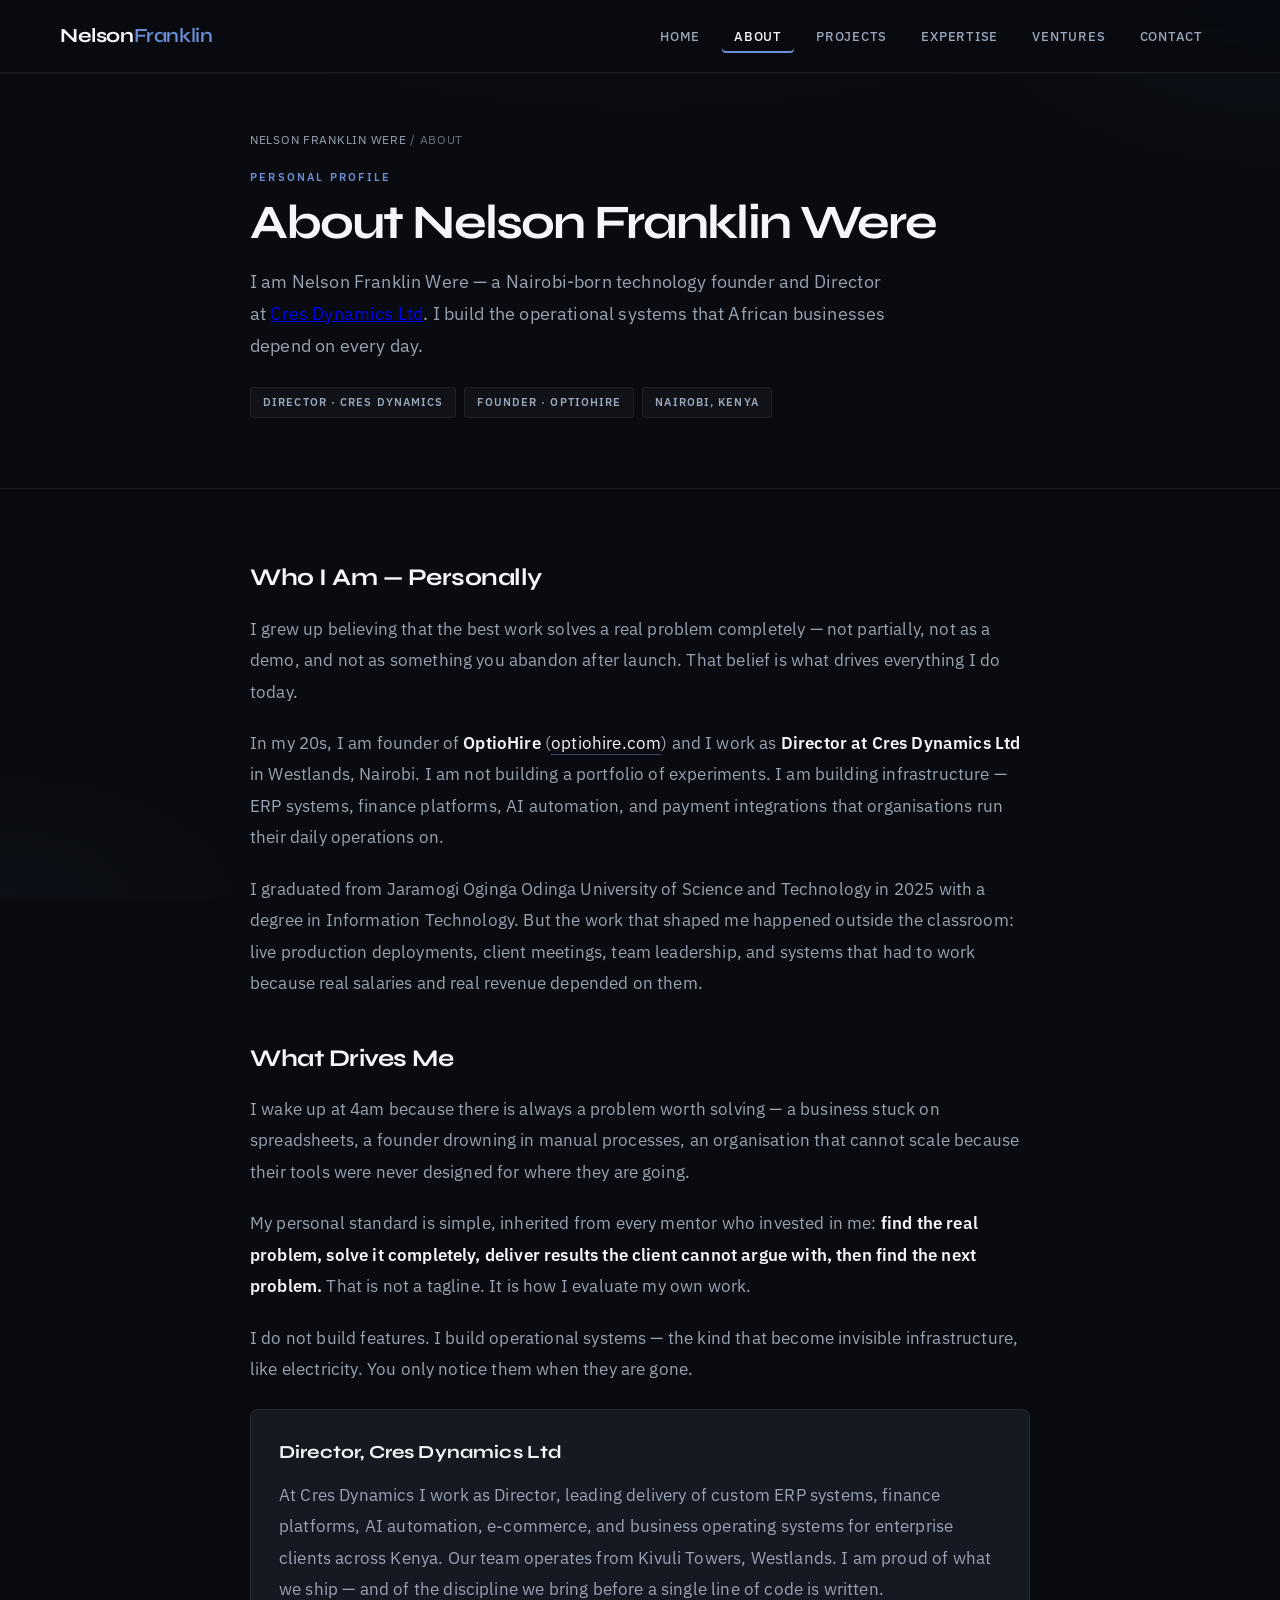
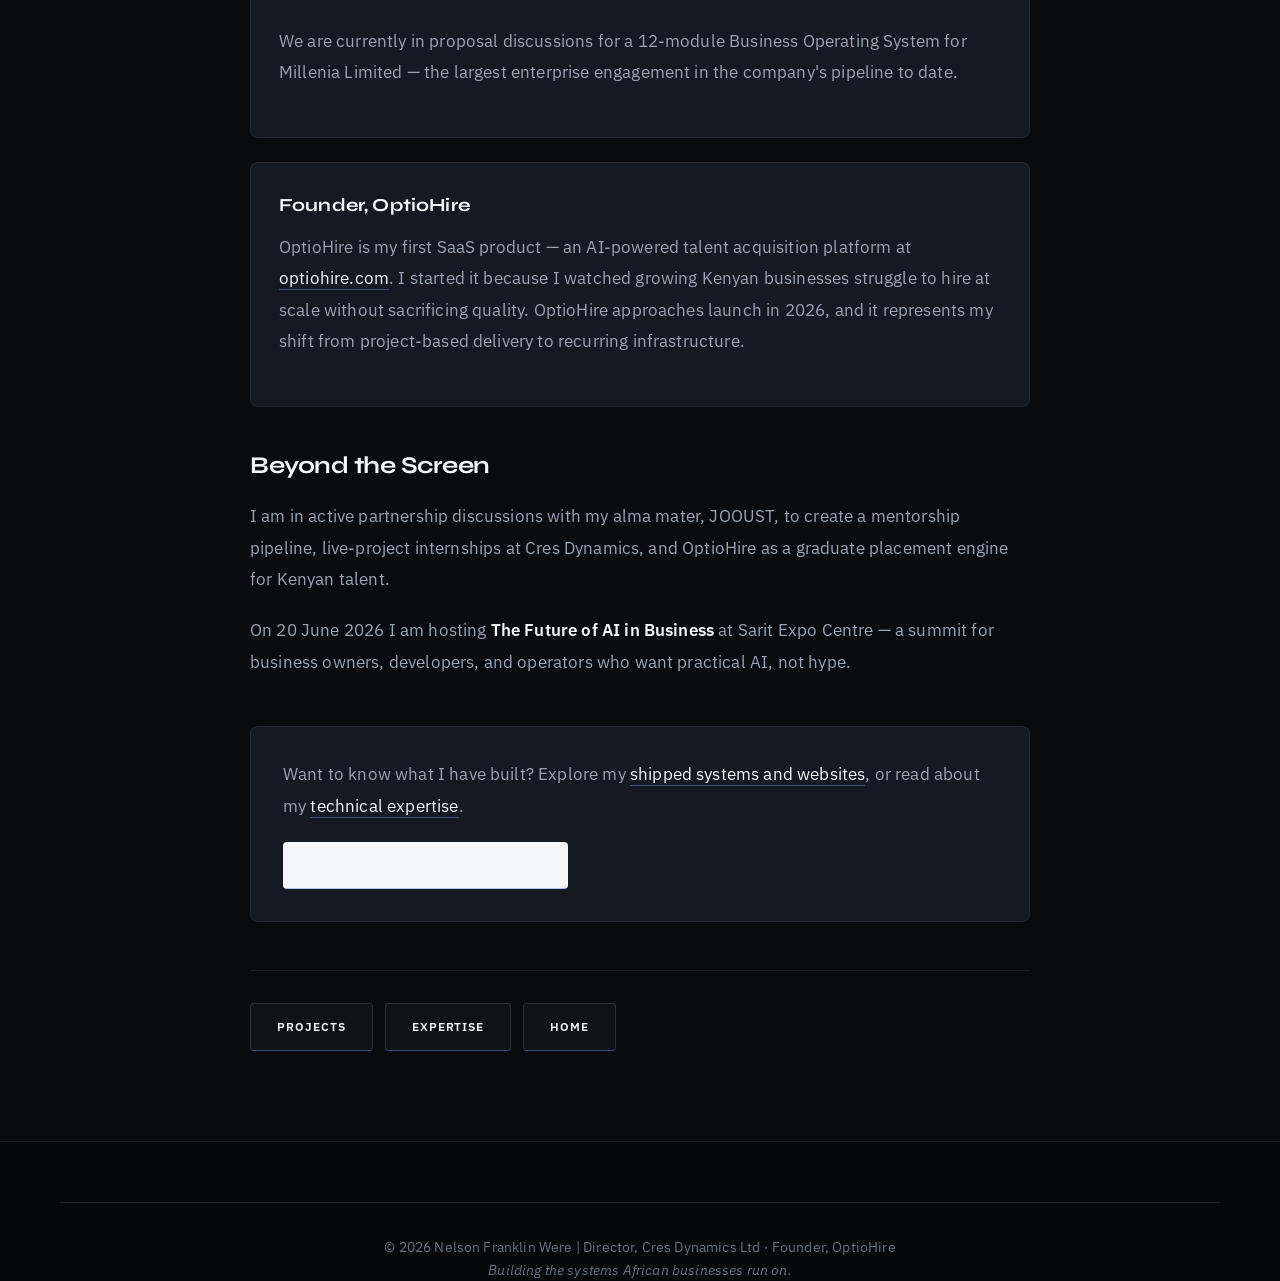
==== about.html @ f518ae26 "Add SEO pages and refresh portfolio for Nelson Franklin Were. Dedicated about, projects, and experti" ====
<!DOCTYPE html>
<html lang="en">
<head>
    <meta charset="UTF-8">
    <meta name="viewport" content="width=device-width, initial-scale=1.0">
    <title>About Nelson Franklin Were | Founder, Director Cres Dynamics | Nairobi Kenya</title>
    <meta name="description" content="Meet Nelson Franklin Were — technology founder and Director at Cres Dynamics Ltd, Nairobi. Personal story, leadership philosophy, OptioHire, and building production systems for African businesses.">
    <meta name="keywords" content="Nelson Franklin Were, about Nelson Franklin Were, Nelson Franklin Were Nairobi, Director Cres Dynamics, Nelson Franklin Were biography, Nelson Ochieng Were, OptioHire founder, technology executive Kenya">
    <meta name="author" content="Nelson Franklin Were">
    <link rel="canonical" href="https://nelson.strivego.online/about.html">
    <meta property="og:title" content="About Nelson Franklin Were | Founder & Director">
    <meta property="og:description" content="The personal story of Nelson Franklin Were — founder, director, and systems builder in Nairobi, Kenya.">
    <meta property="og:url" content="https://nelson.strivego.online/about.html">
    <meta property="og:image" content="https://nelson.strivego.online/Profile.jpg">
    <meta property="og:type" content="profile">
    <meta name="twitter:card" content="summary_large_image">
    <meta name="twitter:title" content="About Nelson Franklin Were">
    <meta name="twitter:description" content="Founder of OptioHire. Director at Cres Dynamics Ltd. Building the systems African businesses run on.">
    <link rel="preconnect" href="https://fonts.googleapis.com">
    <link rel="preconnect" href="https://fonts.gstatic.com" crossorigin>
    <link href="https://fonts.googleapis.com/css2?family=IBM+Plex+Sans:wght@400;500;600&family=Syne:wght@600;700;800&display=swap" rel="stylesheet">
    <link rel="stylesheet" href="style.css">
    <link rel="stylesheet" href="executive-theme.css">
    <link rel="stylesheet" href="pages.css">
    <link rel="stylesheet" href="https://cdnjs.cloudflare.com/ajax/libs/font-awesome/6.4.0/css/all.min.css">
    <script type="application/ld+json">
    {
      "@context": "https://schema.org",
      "@type": "ProfilePage",
      "name": "About Nelson Franklin Were",
      "url": "https://nelson.strivego.online/about.html",
      "mainEntity": {
        "@type": "Person",
        "name": "Nelson Franklin Were",
        "alternateName": "Nelson Ochieng Were",
        "jobTitle": "Founder and Director",
        "description": "Nelson Franklin Were is a Nairobi-based technology founder and Director at Cres Dynamics Ltd.",
        "url": "https://nelson.strivego.online",
        "image": "https://nelson.strivego.online/Profile.jpg",
        "worksFor": {
          "@type": "Organization",
          "name": "Cres Dynamics Ltd",
          "url": "https://cresdynamics.com"
        }
      },
      "breadcrumb": {
        "@type": "BreadcrumbList",
        "itemListElement": [
          { "@type": "ListItem", "position": 1, "name": "Nelson Franklin Were", "item": "https://nelson.strivego.online/" },
          { "@type": "ListItem", "position": 2, "name": "About", "item": "https://nelson.strivego.online/about.html" }
        ]
      }
    }
    </script>
</head>
<body class="executive-theme">
    <header class="header">
        <div class="container">
            <a href="index.html" class="logo">Nelson<span>Franklin</span></a>
            <nav class="navbar">
                <ul class="nav-list">
                    <li><a href="index.html" class="nav-link">Home</a></li>
                    <li><a href="about.html" class="nav-link current">About</a></li>
                    <li><a href="projects.html" class="nav-link">Projects</a></li>
                    <li><a href="expertise.html" class="nav-link">Expertise</a></li>
                    <li><a href="index.html#ventures" class="nav-link">Ventures</a></li>
                    <li><a href="index.html#contact" class="nav-link">Contact</a></li>
                </ul>
                <div class="menu-toggle" aria-label="Toggle navigation menu">
                    <span class="bar"></span><span class="bar"></span><span class="bar"></span>
                </div>
            </nav>
        </div>
    </header>

    <main>
        <section class="page-hero">
            <div class="container">
                <nav class="breadcrumb" aria-label="Breadcrumb">
                    <a href="index.html">Nelson Franklin Were</a> / About
                </nav>
                <span class="section-eyebrow">Personal Profile</span>
                <h1>About Nelson Franklin Were</h1>
                <p class="page-lead">I am Nelson Franklin Were — a Nairobi-born technology founder and Director at <a href="https://cresdynamics.com" target="_blank" rel="noopener noreferrer">Cres Dynamics Ltd</a>. I build the operational systems that African businesses depend on every day.</p>
                <div class="page-tags">
                    <span class="page-tag">Director · Cres Dynamics</span>
                    <span class="page-tag">Founder · OptioHire</span>
                    <span class="page-tag">Nairobi, Kenya</span>
                </div>
            </div>
        </section>

        <section class="page-body">
            <div class="container">
                <h2>Who I Am — Personally</h2>
                <p>I grew up believing that the best work solves a real problem completely — not partially, not as a demo, and not as something you abandon after launch. That belief is what drives everything I do today.</p>
                <p>In my 20s, I am founder of <strong>OptioHire</strong> (<a href="https://optiohire.com" target="_blank" rel="noopener noreferrer">optiohire.com</a>) and I work as <strong>Director at Cres Dynamics Ltd</strong> in Westlands, Nairobi. I am not building a portfolio of experiments. I am building infrastructure — ERP systems, finance platforms, AI automation, and payment integrations that organisations run their daily operations on.</p>
                <p>I graduated from Jaramogi Oginga Odinga University of Science and Technology in 2025 with a degree in Information Technology. But the work that shaped me happened outside the classroom: live production deployments, client meetings, team leadership, and systems that had to work because real salaries and real revenue depended on them.</p>

                <h2>What Drives Me</h2>
                <p>I wake up at 4am because there is always a problem worth solving — a business stuck on spreadsheets, a founder drowning in manual processes, an organisation that cannot scale because their tools were never designed for where they are going.</p>
                <p>My personal standard is simple, inherited from every mentor who invested in me: <strong>find the real problem, solve it completely, deliver results the client cannot argue with, then find the next problem.</strong> That is not a tagline. It is how I evaluate my own work.</p>
                <p>I do not build features. I build operational systems — the kind that become invisible infrastructure, like electricity. You only notice them when they are gone.</p>

                <div class="page-card">
                    <h3>Director, Cres Dynamics Ltd</h3>
                    <p>At Cres Dynamics I work as Director, leading delivery of custom ERP systems, finance platforms, AI automation, e-commerce, and business operating systems for enterprise clients across Kenya. Our team operates from Kivuli Towers, Westlands. I am proud of what we ship — and of the discipline we bring before a single line of code is written.</p>
                    <p>We are currently in proposal discussions for a 12-module Business Operating System for Millenia Limited — the largest enterprise engagement in the company's pipeline to date.</p>
                </div>

                <div class="page-card">
                    <h3>Founder, OptioHire</h3>
                    <p>OptioHire is my first SaaS product — an AI-powered talent acquisition platform at <a href="https://optiohire.com" target="_blank" rel="noopener noreferrer">optiohire.com</a>. I started it because I watched growing Kenyan businesses struggle to hire at scale without sacrificing quality. OptioHire approaches launch in 2026, and it represents my shift from project-based delivery to recurring infrastructure.</p>
                </div>

                <h2>Beyond the Screen</h2>
                <p>I am in active partnership discussions with my alma mater, JOOUST, to create a mentorship pipeline, live-project internships at Cres Dynamics, and OptioHire as a graduate placement engine for Kenyan talent.</p>
                <p>On 20 June 2026 I am hosting <strong>The Future of AI in Business</strong> at Sarit Expo Centre — a summit for business owners, developers, and operators who want practical AI, not hype.</p>

                <div class="page-cta">
                    <p>Want to know what I have built? Explore my <a href="projects.html">shipped systems and websites</a>, or read about my <a href="expertise.html">technical expertise</a>.</p>
                    <a href="index.html#contact" class="btn btn-primary">Contact Nelson Franklin Were</a>
                </div>

                <nav class="page-nav-links" aria-label="Related pages">
                    <a href="projects.html" class="btn btn-secondary">Projects</a>
                    <a href="expertise.html" class="btn btn-secondary">Expertise</a>
                    <a href="index.html" class="btn btn-secondary">Home</a>
                </nav>
            </div>
        </section>
    </main>

    <footer class="footer">
        <div class="container">
            <div class="footer-bottom" style="padding-top: 2rem;">
                <p class="copyright">© <span id="year"></span> Nelson Franklin Were | Director, Cres Dynamics Ltd · Founder, OptioHire</p>
                <p class="copyright"><em>Building the systems African businesses run on.</em></p>
            </div>
        </div>
    </footer>
    <script src="script.js"></script>
</body>
</html>
---- style.css ----
/* Base Styles — professional dark palette (refined by executive-theme.css) */
:root {
    --primary-color: #6b8fd4;
    --secondary-color: #9aa8bc;
    --accent-color: #6b8fd4;
    --dark-color: #eef1f6;
    --light-color: #0e1117;
    --card-bg: #151922;
    --danger-color: #e55353;
    --success-color: #3d9a6a;
    --warning-color: #c9a227;
    --white: #f4f6f9;
    --black: #090b10;
    --gray: #9aa3b2;
    --dark-gray: #6b7280;
    --light-gray: #1c2230;
    --shadow: 0 20px 50px rgba(0, 0, 0, 0.35);
    --transition: all 0.25s cubic-bezier(0.4, 0, 0.2, 1);
}

/* Exit Intent Popup Styles */
.exit-intent-popup {
    position: fixed;
    top: 0;
    left: 0;
    width: 100%;
    height: 100%;
    background: rgba(0, 0, 0, 0.8);
    backdrop-filter: blur(5px);
    display: flex;
    align-items: center;
    justify-content: center;
    z-index: 10000;
    animation: fadeIn 0.3s ease-out;
}

.exit-popup-content {
    background: linear-gradient(135deg, var(--card-bg), var(--light-color));
    border-radius: 20px;
    padding: 40px;
    max-width: 500px;
    width: 90%;
    text-align: center;
    box-shadow: 0 20px 60px rgba(0, 0, 0, 0.3);
    border: 1px solid rgba(0, 212, 255, 0.2);
    animation: slideUp 0.4s ease-out;
    position: relative;
    overflow: hidden;
}

.exit-popup-content::before {
    content: '';
    position: absolute;
    top: 0;
    left: 0;
    right: 0;
    height: 4px;
    background: linear-gradient(90deg, var(--primary-color), var(--accent-color));
}

.exit-popup-header {
    margin-bottom: 20px;
    position: relative;
}

.exit-popup-header h3 {
    color: var(--white);
    font-size: 1.8rem;
    font-weight: 700;
    margin: 0;
    background: linear-gradient(135deg, var(--primary-color), var(--accent-color));
    -webkit-background-clip: text;
    -webkit-text-fill-color: transparent;
    background-clip: text;
}

.exit-popup-close {
    position: absolute;
    top: -10px;
    right: -10px;
    background: var(--danger-color);
    color: var(--white);
    border: none;
    border-radius: 50%;
    width: 30px;
    height: 30px;
    font-size: 1.2rem;
    cursor: pointer;
    display: flex;
    align-items: center;
    justify-content: center;
    transition: var(--transition);
}

.exit-popup-close:hover {
    background: #ff3742;
    transform: scale(1.1);
}

.exit-popup-body p {
    color: var(--gray);
    font-size: 1.1rem;
    line-height: 1.6;
    margin-bottom: 15px;
}

.exit-popup-buttons {
    display: flex;
    gap: 15px;
    margin-top: 30px;
    flex-wrap: wrap;
    justify-content: center;
}

.exit-popup-buttons .btn {
    flex: 1;
    min-width: 150px;
    padding: 12px 24px;
    border-radius: 50px;
    font-weight: 600;
    text-decoration: none;
    transition: var(--transition);
    border: none;
    cursor: pointer;
    display: inline-flex;
    align-items: center;
    justify-content: center;
    gap: 8px;
}

.exit-stay-btn {
    background: linear-gradient(135deg, var(--primary-color), var(--accent-color));
    color: var(--white);
}

.exit-stay-btn:hover {
    transform: translateY(-2px);
    box-shadow: 0 10px 30px rgba(0, 212, 255, 0.3);
}

.exit-contact-btn {
    background: transparent;
    color: var(--primary-color);
    border: 2px solid var(--primary-color);
}

.exit-contact-btn:hover {
    background: var(--primary-color);
    color: var(--white);
    transform: translateY(-2px);
}

/* Analytics Debug Panel (only shown in debug mode) */
.analytics-debug-panel {
    position: fixed;
    bottom: 20px;
    right: 20px;
    background: rgba(0, 0, 0, 0.9);
    color: var(--white);
    padding: 15px;
    border-radius: 10px;
    font-family: 'Courier New', monospace;
    font-size: 12px;
    max-width: 300px;
    z-index: 9999;
    display: none;
}

.analytics-debug-panel.show {
    display: block;
}

.analytics-debug-panel h4 {
    margin: 0 0 10px 0;
    color: var(--primary-color);
}

.analytics-debug-panel .debug-item {
    margin-bottom: 5px;
    display: flex;
    justify-content: space-between;
}

.analytics-debug-panel .debug-label {
    color: var(--gray);
}

.analytics-debug-panel .debug-value {
    color: var(--accent-color);
    font-weight: bold;
}

/* Animations */
@keyframes fadeIn {
    from { opacity: 0; }
    to { opacity: 1; }
}

@keyframes slideUp {
    from {
        opacity: 0;
        transform: translateY(50px) scale(0.9);
    }
    to {
        opacity: 1;
        transform: translateY(0) scale(1);
    }
}

/* Responsive Design for Exit Intent Popup */
@media (max-width: 768px) {
    .exit-popup-content {
        padding: 30px 20px;
        margin: 20px;
    }
    
    .exit-popup-header h3 {
        font-size: 1.5rem;
    }
    
    .exit-popup-buttons {
        flex-direction: column;
    }
    
    .exit-popup-buttons .btn {
        min-width: auto;
        width: 100%;
    }
}

/* Loading Screen */
.loading-screen {
    position: fixed;
    top: 0;
    left: 0;
    width: 100%;
    height: 100%;
    background: var(--black);
    display: flex;
    align-items: center;
    justify-content: center;
    z-index: 10000;
    transition: opacity 0.5s ease, visibility 0.5s ease;
}

.loading-screen.hidden {
    opacity: 0;
    visibility: hidden;
}

.loading-content {
    text-align: center;
    color: var(--white);
}

.loading-logo {
    margin-bottom: 30px;
}

.logo-text {
    font-size: 3rem;
    font-weight: 700;
    color: var(--white);
}

.logo-dot {
    color: #fbbf24;
}

.loading-spinner {
    margin-bottom: 20px;
}

.spinner {
    width: 60px;
    height: 60px;
    border: 4px solid rgba(255, 255, 255, 0.3);
    border-top: 4px solid var(--white);
    border-radius: 50%;
    animation: spin 1s linear infinite;
    margin: 0 auto;
}

.loading-text {
    font-size: 1.1rem;
    font-weight: 500;
    opacity: 0.9;
    animation: pulse 2s infinite;
}

@keyframes spin {
    0% { transform: rotate(0deg); }
    100% { transform: rotate(360deg); }
}

[data-theme="dark"] {
    --primary-color: #3b82f6;
    --secondary-color: #10b981;
    --dark-color: #f8fafc;
    --light-color: #1e293b;
    --white: #1e293b;
    --black: #f8fafc;
    --gray: #94a3b8;
    --dark-gray: #cbd5e1;
    --light-gray: #334155;
    --shadow: 0 5px 15px rgba(0, 0, 0, 0.3);
}

* {
    margin: 0;
    padding: 0;
    box-sizing: border-box;
}

html {
    scroll-behavior: smooth;
}

body {
    font-family: 'Inter', -apple-system, BlinkMacSystemFont, 'Segoe UI', Roboto, Oxygen, Ubuntu, Cantarell, sans-serif;
    line-height: 1.6;
    color: var(--gray);
    background-color: var(--black);
    transition: var(--transition);
    min-height: 100vh;
}

.container {
    width: 100%;
    max-width: 1200px;
    margin: 0 auto;
    padding: 0 20px;
}

section {
    padding: 80px 0;
}

.section-title {
    text-align: center;
    margin-bottom: 50px;
    font-size: 2.5rem;
    color: var(--white);
    position: relative;
}

.section-title::after {
    content: '';
    position: absolute;
    bottom: -15px;
    left: 50%;
    transform: translateX(-50%);
    width: 80px;
    height: 4px;
    background-color: var(--secondary-color);
    border-radius: 2px;
}

.btn {
    display: inline-block;
    padding: 8px 20px;
    border-radius: 20px;
    font-weight: 600;
    text-transform: capitalize;
    text-decoration: none;
    transition: var(--transition);
    border: none;
    cursor: pointer;
    font-size: 0.9rem;
}

.btn-primary {
    background-color: var(--primary-color);
    color: var(--white);
}

.btn-primary:hover {
    background-color: #1d4ed8;
    transform: translateY(-3px);
    box-shadow: var(--shadow);
}

.btn-secondary {
    background-color: transparent;
    color: var(--primary-color);
    border: 2px solid var(--primary-color);
    margin-left: 0;
}

.btn-secondary:hover {
    background-color: var(--primary-color);
    color: var(--white);
    transform: translateY(-3px);
    box-shadow: var(--shadow);
}

.btn-cv {
    background-color: var(--success-color);
    color: var(--white);
    margin-left: 0;
    display: inline-flex;
    align-items: center;
    gap: 6px;
}

.btn-cv:hover {
    background-color: #059669;
    transform: translateY(-3px);
    box-shadow: var(--shadow);
}

.btn-cv i {
    font-size: 0.8rem;
}

/* Hero buttons specific styling */
.hero-btns .btn {
    min-width: 120px;
    text-align: center;
    white-space: nowrap;
}

.hero-btns .btn i {
    font-size: 0.8rem;
    margin-right: 4px;
}

img {
    max-width: 100%;
    height: auto;
}

/* Header Styles */
.header {
    position: fixed;
    top: 0;
    left: 0;
    width: 100%;
    z-index: 1000;
    background-color: var(--white);
    box-shadow: 0 2px 10px rgba(0, 0, 0, 0.1);
    transition: var(--transition);
}

.header.scrolled {
    background-color: var(--white);
    box-shadow: 0 5px 20px rgba(0, 0, 0, 0.1);
}

.header .container {
    display: flex;
    justify-content: space-between;
    align-items: center;
    padding: 20px;
}

.logo {
    font-size: 1.8rem;
    font-weight: 700;
    color: var(--dark-color);
    text-decoration: none;
}

.logo span {
    color: var(--primary-color);
}

.navbar {
    display: flex;
    align-items: center;
}

.nav-list {
    display: flex;
    list-style: none;
}

.nav-link {
    color: var(--dark-color);
    text-decoration: none;
    font-weight: 600;
    padding: 10px 15px;
    margin: 0 5px;
    transition: var(--transition);
    border-radius: 5px;
}

.nav-link:hover, .nav-link.active {
    color: var(--white);
    background-color: var(--primary-color);
}

.theme-toggle {
    position: relative;
    width: 60px;
    height: 30px;
    background-color: var(--light-gray);
    border-radius: 15px;
    margin-left: 20px;
    cursor: pointer;
    display: none; /* Disabled theme toggle */
    justify-content: space-between;
    align-items: center;
    padding: 0 10px;
}

.theme-toggle i {
    color: var(--dark-color);
    font-size: 14px;
}

.theme-toggle .fa-sun {
    opacity: 0;
}

[data-theme="dark"] .theme-toggle .fa-sun {
    opacity: 1;
}

[data-theme="dark"] .theme-toggle .fa-moon {
    opacity: 0;
}

/* Modern Enhanced Hamburger Menu */
.menu-toggle {
    display: none;
    flex-direction: column;
    justify-content: space-around;
    width: 35px;
    height: 25px;
    cursor: pointer;
    margin-left: 20px;
    z-index: 1001;
    padding: 8px;
    border-radius: 8px;
    transition: all 0.3s ease;
    position: relative;
    background-color: transparent;
}

/* Force show hamburger menu on tablet and mobile */
@media (max-width: 1024px) {
    .menu-toggle {
        display: flex !important;
    }
}

.menu-toggle:hover {
    background-color: rgba(0, 212, 255, 0.1);
    transform: scale(1.05);
}

/* Make hamburger menu more visible */
@media (max-width: 1024px) {
    .menu-toggle {
        background-color: rgba(0, 212, 255, 0.1) !important;
        border: 2px solid var(--primary-color) !important;
        box-shadow: 0 2px 8px rgba(0, 212, 255, 0.3) !important;
    }
    
    .menu-toggle .bar {
        background-color: var(--primary-color) !important;
        box-shadow: 0 1px 3px rgba(0, 0, 0, 0.2) !important;
        height: 4px !important;
    }
}

.menu-toggle .bar {
    width: 100%;
    height: 3px;
    background-color: var(--dark-color);
    transition: all 0.4s cubic-bezier(0.68, -0.55, 0.265, 1.55);
    border-radius: 2px;
    transform-origin: center;
    position: relative;
}

/* Enhanced Hamburger to X animation */
.menu-toggle.active .bar:nth-child(1) {
    transform: rotate(45deg) translate(8px, 8px);
    background-color: var(--primary-color);
}

.menu-toggle.active .bar:nth-child(2) {
    opacity: 0;
    transform: scaleX(0);
}

.menu-toggle.active .bar:nth-child(3) {
    transform: rotate(-45deg) translate(8px, -8px);
    background-color: var(--primary-color);
}

/* Ripple effect on click */
.menu-toggle::before {
    content: '';
    position: absolute;
    top: 50%;
    left: 50%;
    width: 0;
    height: 0;
    background-color: rgba(0, 212, 255, 0.2);
    border-radius: 50%;
    transform: translate(-50%, -50%);
    transition: width 0.6s ease, height 0.6s ease;
    pointer-events: none;
}

.menu-toggle.active::before {
    width: 60px;
    height: 60px;
}

/* Ripple effect for menu toggle */
.menu-toggle .ripple {
    position: absolute;
    border-radius: 50%;
    background-color: rgba(0, 212, 255, 0.3);
    transform: scale(0);
    animation: ripple-animation 0.6s ease-out;
    pointer-events: none;
}

@keyframes ripple-animation {
    0% {
        transform: scale(0);
        opacity: 1;
    }
    100% {
        transform: scale(4);
        opacity: 0;
    }
}

/* Hero Section */
.hero {
    padding-top: 100px;
    background: transparent;
    position: relative;
    overflow: hidden;
    min-height: 100vh;
    display: flex;
    align-items: center;
}

.hero::before {
    content: '';
    position: absolute;
    top: 0;
    left: 0;
    right: 0;
    bottom: 0;
    background: transparent;
    z-index: 1;
}

.particles-container {
    position: absolute;
    top: 0;
    left: 0;
    width: 100%;
    height: 100%;
    z-index: 1;
}

.hero .container {
    position: relative;
    z-index: 2;
}

.hero .container {
    display: flex;
    align-items: center;
    justify-content: space-between;
    flex-wrap: wrap;
    gap: 40px;
}

.hero-content {
    flex: 1;
    min-width: 300px;
    padding-right: 30px;
    animation: slideInLeft 1s ease-out;
}

.hero-greeting {
    margin-bottom: 10px;
}

.greeting-text {
    font-size: 1.2rem;
    color: var(--primary-color);
    font-weight: 600;
    opacity: 0;
    animation: fadeInUp 1s ease-out 0.5s both;
}

.hero-subtitle {
    font-size: 1.25rem;
    font-weight: 600;
    color: var(--secondary-color);
    margin: -10px 0 16px;
    letter-spacing: 0.02em;
    animation: fadeInUp 1s ease-out 0.6s both;
}

.hero-title {
    font-size: 3.5rem;
    margin-bottom: 20px;
    line-height: 1.2;
    color: var(--dark-color);
    font-weight: 700;
}

.name-highlight {
    color: var(--primary-color);
    display: block;
    animation: slideInLeft 1s ease-out 0.3s both;
}

.typing-text {
    color: var(--secondary-color);
    display: block;
    font-size: 2.5rem;
    font-weight: 400;
    margin-top: 10px;
    min-height: 60px;
}

.typing-text::after {
    content: '|';
    animation: blink 1s infinite;
    color: var(--primary-color);
}

.hero-text {
    font-size: 1.2rem;
    margin-bottom: 40px;
    color: var(--gray);
    line-height: 1.6;
    animation: fadeInUp 1s ease-out 0.8s both;
}

.hero-stats {
    display: flex;
    gap: 40px;
    margin-bottom: 40px;
    animation: fadeInUp 1s ease-out 1.1s both;
}

.stat-item {
    text-align: center;
}

.stat-number {
    display: block;
    font-size: 2.5rem;
    font-weight: 700;
    color: var(--primary-color);
    line-height: 1;
}

.stat-label {
    font-size: 0.9rem;
    color: var(--gray);
    font-weight: 500;
    text-transform: uppercase;
    letter-spacing: 1px;
}

.hero-btns {
    display: flex;
    align-items: center;
    justify-content: center;
    gap: 15px;
    margin-bottom: 40px;
    animation: fadeInUp 1s ease-out 1.4s both;
    flex-wrap: wrap;
}

.hero-social {
    display: flex;
    gap: 20px;
    margin-bottom: 30px;
    animation: fadeInUp 1s ease-out 1.7s both;
}

.trust-indicators {
    display: flex;
    gap: 30px;
    flex-wrap: wrap;
    animation: fadeInUp 1s ease-out 2s both;
}

.trust-item {
    display: flex;
    align-items: center;
    gap: 8px;
    padding: 10px 15px;
    background-color: rgba(37, 99, 235, 0.1);
    border-radius: 25px;
    color: var(--primary-color);
    font-size: 0.9rem;
    font-weight: 600;
    transition: var(--transition);
}

.trust-item:hover {
    background-color: rgba(37, 99, 235, 0.2);
    transform: translateY(-2px);
}

.trust-item i {
    font-size: 1rem;
    color: var(--secondary-color);
}

.social-link {
    width: 50px;
    height: 50px;
    border-radius: 50%;
    background-color: var(--light-gray);
    color: var(--dark-color);
    display: flex;
    align-items: center;
    justify-content: center;
    font-size: 1.2rem;
    transition: var(--transition);
    text-decoration: none;
}

.social-link:hover {
    background-color: var(--primary-color);
    color: var(--white);
    transform: translateY(-5px) scale(1.1);
    box-shadow: 0 10px 25px rgba(37, 99, 235, 0.3);
}

.hero-img {
    flex: 1;
    min-width: 300px;
    text-align: center;
    position: relative;
    animation: slideInRight 1s ease-out 0.5s both;
}

.img-container {
    position: relative;
    display: inline-block;
}

.profile-img {
    border-radius: 20px;
    max-width: 100%;
    height: auto;
    box-shadow: 0 20px 40px rgba(0, 0, 0, 0.1);
    transition: var(--transition);
    position: relative;
    z-index: 1;
}

.profile-img:hover {
    transform: scale(1.05);
    box-shadow: 0 30px 60px rgba(0, 0, 0, 0.2);
}

.floating-elements {
    position: absolute;
    top: 0;
    left: 0;
    width: 100%;
    height: 100%;
    pointer-events: none;
}

.floating-icon {
    position: absolute;
    width: 60px;
    height: 60px;
    border-radius: 50%;
    background-color: var(--white);
    display: flex;
    align-items: center;
    justify-content: center;
    font-size: 1.5rem;
    box-shadow: 0 10px 30px rgba(0, 0, 0, 0.1);
    animation: float 3s ease-in-out infinite;
    z-index: 3;
}

.react-icon {
    top: 10%;
    right: -30px;
    color: #61dafb;
    animation-delay: 0s;
}

.js-icon {
    top: 30%;
    left: -30px;
    color: #f7df1e;
    animation-delay: 0.5s;
}

.node-icon {
    bottom: 30%;
    right: -30px;
    color: #68a063;
    animation-delay: 1s;
}

.git-icon {
    bottom: 10%;
    left: -30px;
    color: #f05032;
    animation-delay: 1.5s;
}

.scroll-indicator {
    position: absolute;
    bottom: 30px;
    left: 50%;
    transform: translateX(-50%);
    z-index: 3;
    display: flex;
    flex-direction: column;
    align-items: center;
    justify-content: center;
    gap: 6px;
    color: var(--primary-color);
    font-size: 1rem;
    font-weight: 700;
    letter-spacing: 0.08em;
    text-transform: uppercase;
}

.scroll-text {
    font-size: 0.75rem;
    opacity: 0.9;
}

/* About Section */
.about-content {
    display: flex;
    align-items: center;
    justify-content: space-between;
    flex-wrap: wrap;
    gap: 30px;
}

.about-img {
    flex: 1;
    min-width: 300px;
    text-align: center;
}

.about-img img {
    border-radius: 10px;
    max-width: 100%;
    height: auto;
    box-shadow: var(--shadow);
}

.about-text {
    flex: 1;
    min-width: 300px;
}

.about-text p {
    margin-bottom: 20px;
    color: var(--gray);
}

.about-details {
    margin-top: 30px;
}

.detail-item {
    display: flex;
    align-items: center;
    margin-bottom: 15px;
}

.detail-item i {
    font-size: 1.5rem;
    color: var(--primary-color);
    margin-right: 15px;
}

.detail-item span {
    font-weight: 600;
    color: var(--white);
}

/* Projects Section */
.project-filter {
    display: flex;
    justify-content: center;
    gap: 20px;
    margin-bottom: 50px;
    flex-wrap: wrap;
}

.filter-btn {
    padding: 12px 24px;
    background-color: var(--light-gray);
    color: var(--dark-color);
    border: none;
    border-radius: 25px;
    font-weight: 600;
    cursor: pointer;
    transition: var(--transition);
    font-size: 0.9rem;
}

.filter-btn:hover,
.filter-btn.active {
    background-color: var(--primary-color);
    color: var(--white);
    transform: translateY(-2px);
    box-shadow: 0 5px 15px rgba(37, 99, 235, 0.3);
}

.projects-grid {
    display: grid;
    grid-template-columns: repeat(auto-fill, minmax(300px, 1fr));
    gap: 30px;
}

.project-item {
    transition: all 0.3s ease;
}

.project-item.hidden {
    display: none;
}

.project-item {
    background: linear-gradient(145deg, var(--card-bg) 0%, #16213e 100%);
    border-radius: 15px;
    overflow: hidden;
    box-shadow: 0 10px 30px rgba(0, 212, 255, 0.1);
    transition: var(--transition);
    border: 1px solid rgba(0, 212, 255, 0.1);
}

.project-item:hover {
    transform: translateY(-10px);
    box-shadow: 0 15px 30px rgba(0, 0, 0, 0.2);
}

.project-img {
    position: relative;
    overflow: hidden;
    height: 200px;
}

.project-img img {
    width: 100%;
    height: 100%;
    object-fit: cover;
    transition: var(--transition);
}

.project-item:hover .project-img img {
    transform: scale(1.1);
}

.project-overlay {
    position: absolute;
    top: 0;
    left: 0;
    width: 100%;
    height: 100%;
    background-color: rgba(37, 99, 235, 0.8);
    display: flex;
    align-items: center;
    justify-content: center;
    opacity: 0;
    transition: var(--transition);
}

.project-item:hover .project-overlay {
    opacity: 1;
}

.project-link {
    color: var(--white);
    font-size: 1.5rem;
    width: 50px;
    height: 50px;
    border-radius: 50%;
    background-color: rgba(255, 255, 255, 0.2);
    display: flex;
    align-items: center;
    justify-content: center;
    margin: 0 10px;
    transition: var(--transition);
}

.project-link:hover {
    background-color: rgba(255, 255, 255, 0.3);
    transform: rotate(90deg);
}

.project-info {
    padding: 20px;
}

.project-title {
    font-size: 1.3rem;
    margin-bottom: 10px;
    color: var(--dark-color);
}

.project-desc {
    color: var(--gray);
    margin-bottom: 15px;
    font-size: 0.9rem;
}

.project-tech {
    display: flex;
    flex-wrap: wrap;
    gap: 10px;
}

.project-tech span {
    display: inline-block;
    padding: 5px 10px;
    background-color: var(--light-gray);
    color: var(--dark-color);
    border-radius: 5px;
    font-size: 0.8rem;
    font-weight: 600;
}

/* Testimonials Section */
.testimonials {
    background: linear-gradient(135deg, var(--light-color) 0%, #f1f5f9 100%);
}

.testimonials-slider {
    position: relative;
    max-width: 800px;
    margin: 0 auto 50px;
    overflow: hidden;
}

.testimonial-item {
    display: none;
    text-align: center;
    padding: 40px 20px;
    background-color: var(--white);
    border-radius: 15px;
    box-shadow: 0 10px 30px rgba(0, 0, 0, 0.1);
    transition: var(--transition);
}

.testimonial-item.active {
    display: block;
    animation: fadeInUp 0.8s ease-out;
}

.testimonial-content {
    position: relative;
}

.quote-icon {
    font-size: 3rem;
    color: var(--primary-color);
    margin-bottom: 20px;
    opacity: 0.3;
}

.testimonial-text {
    font-size: 1.2rem;
    line-height: 1.6;
    color: var(--dark-color);
    margin-bottom: 30px;
    font-style: italic;
}

.testimonial-author {
    display: flex;
    align-items: center;
    justify-content: space-between;
    flex-wrap: wrap;
    gap: 20px;
}

.author-info h4 {
    color: var(--dark-color);
    font-size: 1.1rem;
    margin-bottom: 5px;
}

.author-info span {
    color: var(--gray);
    font-size: 0.9rem;
}

.rating {
    display: flex;
    gap: 5px;
}

.rating i {
    color: #fbbf24;
    font-size: 1.1rem;
}

.testimonial-nav {
    display: flex;
    align-items: center;
    justify-content: center;
    gap: 30px;
}

.nav-btn {
    width: 50px;
    height: 50px;
    border-radius: 50%;
    background-color: var(--primary-color);
    color: var(--white);
    border: none;
    cursor: pointer;
    display: flex;
    align-items: center;
    justify-content: center;
    font-size: 1.2rem;
    transition: var(--transition);
}

.nav-btn:hover {
    background-color: var(--secondary-color);
    transform: scale(1.1);
}

.testimonial-dots {
    display: flex;
    gap: 10px;
}

.dot {
    width: 12px;
    height: 12px;
    border-radius: 50%;
    background-color: var(--light-gray);
    cursor: pointer;
    transition: var(--transition);
}

.dot.active {
    background-color: var(--primary-color);
    transform: scale(1.2);
}

/* Skills Section */
.skills-grid {
    display: grid;
    grid-template-columns: repeat(auto-fit, minmax(300px, 1fr));
    gap: 30px;
}

.skill-category {
    background: linear-gradient(145deg, var(--card-bg) 0%, #16213e 100%);
    padding: 30px;
    border-radius: 20px;
    box-shadow: 0 10px 30px rgba(0, 212, 255, 0.1);
    transition: var(--transition);
    border: 1px solid rgba(0, 212, 255, 0.1);
}

.skill-category:hover {
    transform: translateY(-5px);
    box-shadow: 0 20px 40px rgba(0, 0, 0, 0.15);
}

.skill-category h3 {
    margin-bottom: 30px;
    color: var(--primary-color);
    display: flex;
    align-items: center;
    font-size: 1.3rem;
}

.skill-category h3 i {
    margin-right: 15px;
    font-size: 1.5rem;
}

.skill-item {
    margin-bottom: 25px;
}

.skill-info {
    display: flex;
    justify-content: space-between;
    align-items: center;
    margin-bottom: 10px;
}

.skill-name {
    font-weight: 600;
    color: var(--dark-color);
    font-size: 1rem;
}

.skill-percentage {
    font-weight: 700;
    color: var(--primary-color);
    font-size: 0.9rem;
}

.skill-bar {
    width: 100%;
    height: 8px;
    background-color: var(--light-gray);
    border-radius: 4px;
    overflow: hidden;
    position: relative;
}

.skill-progress {
    height: 100%;
    background: linear-gradient(90deg, var(--primary-color), var(--secondary-color));
    border-radius: 4px;
    width: 0%;
    transition: width 2s ease-in-out;
    position: relative;
}

.skill-progress::after {
    content: '';
    position: absolute;
    top: 0;
    left: 0;
    right: 0;
    bottom: 0;
    background: linear-gradient(90deg, transparent, rgba(255, 255, 255, 0.3), transparent);
    animation: shimmer 2s infinite;
}

@keyframes shimmer {
    0% { transform: translateX(-100%); }
    100% { transform: translateX(100%); }
}

/* Contact Section */
.contact-container {
    display: grid;
    grid-template-columns: repeat(auto-fit, minmax(300px, 1fr));
    gap: 50px;
    margin-bottom: 50px;
}

.contact-info {
    background: linear-gradient(145deg, var(--card-bg) 0%, #16213e 100%);
    padding: 30px;
    border-radius: 15px;
    box-shadow: 0 10px 30px rgba(0, 212, 255, 0.1);
    border: 1px solid rgba(0, 212, 255, 0.1);
}

.contact-info h3 {
    color: var(--dark-color);
    margin-bottom: 20px;
    font-size: 1.5rem;
}

.contact-info p {
    color: var(--gray);
    margin-bottom: 30px;
}

.info-item {
    display: flex;
    align-items: flex-start;
    margin-bottom: 20px;
}

.info-item i {
    font-size: 1.2rem;
    color: var(--primary-color);
    margin-right: 15px;
    margin-top: 5px;
}

.info-item h4 {
    color: var(--dark-color);
    margin-bottom: 5px;
}

.info-item a, .info-item span {
    color: var(--gray);
    text-decoration: none;
    transition: var(--transition);
}

.info-item a:hover {
    color: var(--primary-color);
}

.social-links {
    display: flex;
    margin-top: 30px;
}

.social-links a {
    width: 40px;
    height: 40px;
    border-radius: 50%;
    background-color: var(--light-gray);
    color: var(--dark-color);
    display: flex;
    align-items: center;
    justify-content: center;
    margin-right: 10px;
    transition: var(--transition);
}

.social-links a:hover {
    background-color: var(--primary-color);
    color: var(--white);
    transform: translateY(-5px);
}

.contact-form {
    background: linear-gradient(145deg, var(--card-bg) 0%, #16213e 100%);
    padding: 30px;
    border-radius: 15px;
    box-shadow: 0 10px 30px rgba(0, 212, 255, 0.1);
    border: 1px solid rgba(0, 212, 255, 0.1);
}

.form-group {
    margin-bottom: 20px;
}

.input-container {
    position: relative;
    display: flex;
    align-items: center;
}

.input-icon {
    position: absolute;
    left: 15px;
    color: var(--gray);
    font-size: 1.1rem;
    z-index: 2;
    transition: var(--transition);
}

.form-group input,
.form-group textarea {
    width: 100%;
    padding: 15px 15px 15px 50px;
    border: 2px solid rgba(0, 212, 255, 0.2);
    border-radius: 10px;
    font-family: inherit;
    font-size: 1rem;
    transition: var(--transition);
    background-color: rgba(0, 212, 255, 0.05);
    color: var(--white);
    backdrop-filter: blur(10px);
}

.form-group input:focus,
.form-group textarea:focus {
    outline: none;
    border-color: var(--primary-color);
    box-shadow: 0 0 0 3px rgba(37, 99, 235, 0.1);
    transform: translateY(-2px);
}

.form-group input:focus + .input-icon,
.form-group textarea:focus + .input-icon {
    color: var(--primary-color);
    transform: scale(1.1);
}

.form-group textarea {
    resize: vertical;
    min-height: 120px;
    padding-top: 15px;
}

.error-message {
    color: var(--danger-color);
    font-size: 0.85rem;
    margin-top: 8px;
    display: none;
    font-weight: 500;
}

.form-group.error .error-message {
    display: block;
    animation: shake 0.5s ease-in-out;
}

.form-group.error input,
.form-group.error textarea {
    border-color: var(--danger-color);
    box-shadow: 0 0 0 3px rgba(239, 68, 68, 0.1);
}

.form-group.success input,
.form-group.success textarea {
    border-color: var(--success-color);
    box-shadow: 0 0 0 3px rgba(16, 185, 129, 0.1);
}

.submit-btn {
    position: relative;
    overflow: hidden;
    width: 100%;
    padding: 15px 30px;
    font-size: 1.1rem;
    font-weight: 600;
    border-radius: 10px;
    transition: var(--transition);
}

.submit-btn:hover {
    transform: translateY(-3px);
    box-shadow: 0 10px 25px rgba(37, 99, 235, 0.3);
}

.btn-loading {
    display: none;
    align-items: center;
    gap: 10px;
}

.submit-btn.loading .btn-text {
    display: none;
}

.submit-btn.loading .btn-loading {
    display: flex;
}

.success-message {
    display: none;
    text-align: center;
    padding: 40px 20px;
    background: linear-gradient(135deg, var(--success-color), #059669);
    color: var(--white);
    border-radius: 15px;
    animation: slideInUp 0.8s ease-out;
}

.success-message.show {
    display: block;
}

.success-icon {
    font-size: 4rem;
    margin-bottom: 20px;
    animation: bounce 1s ease-in-out;
}

.success-message h3 {
    font-size: 1.5rem;
    margin-bottom: 15px;
    font-weight: 700;
}

.success-message p {
    font-size: 1.1rem;
    opacity: 0.9;
    line-height: 1.6;
}

@keyframes shake {
    0%, 100% { transform: translateX(0); }
    25% { transform: translateX(-5px); }
    75% { transform: translateX(5px); }
}

@keyframes slideInUp {
    0% { 
        opacity: 0; 
        transform: translateY(30px); 
    }
    100% { 
        opacity: 1; 
        transform: translateY(0); 
    }
}

/* Footer */
.footer {
    background-color: var(--dark-color);
    color: var(--white);
    padding: 60px 0 0;
}

.footer-content {
    display: grid;
    grid-template-columns: repeat(auto-fit, minmax(200px, 1fr));
    gap: 30px;
    margin-bottom: 40px;
}

.footer-about .logo {
    color: var(--white);
    display: block;
    margin-bottom: 20px;
}

.footer-about .logo span {
    color: var(--secondary-color);
}

.footer-about p {
    margin-bottom: 20px;
    color: var(--light-gray);
}

.footer-links h3,
.footer-contact h3 {
    color: var(--white);
    margin-bottom: 20px;
    font-size: 1.2rem;
}

.footer-links ul {
    list-style: none;
}

.footer-links li {
    margin-bottom: 10px;
}

.footer-links a {
    color: var(--light-gray);
    text-decoration: none;
    transition: var(--transition);
}

.footer-links a:hover {
    color: var(--secondary-color);
    padding-left: 5px;
}

.footer-contact li {
    display: flex;
    align-items: center;
    margin-bottom: 15px;
    color: var(--light-gray);
}

.footer-contact i {
    margin-right: 10px;
    color: var(--secondary-color);
}

.footer-bottom {
    border-top: 1px solid rgba(255, 255, 255, 0.1);
    padding-top: 20px;
    text-align: center;
}

.footer-bottom .social-links {
    justify-content: center;
    margin-bottom: 20px;
}

.footer-bottom .social-links a {
    background-color: rgba(255, 255, 255, 0.1);
    color: var(--white);
}

.footer-bottom .social-links a:hover {
    background-color: var(--secondary-color);
}

.copyright {
    color: var(--light-gray);
    font-size: 0.9rem;
}

.footer-bottom .copyright a {
    color: var(--secondary-color);
    text-decoration: none;
    font-weight: 600;
}

.footer-bottom .copyright a:hover {
    text-decoration: underline;
}

/* Back to Top Button */
.back-to-top {
    position: fixed;
    bottom: 20px;
    left: 20px;
    width: 40px;
    height: 40px;
    border-radius: 50%;
    background-color: var(--primary-color);
    color: var(--white);
    display: flex;
    align-items: center;
    justify-content: center;
    font-size: 1rem;
    box-shadow: var(--shadow);
    opacity: 0;
    visibility: hidden;
    transition: var(--transition);
    z-index: 999;
}

.back-to-top.active {
    opacity: 1;
    visibility: visible;
}

.back-to-top:hover {
    background-color: var(--secondary-color);
    transform: translateY(-3px);
}

/* WhatsApp Chat Button */
.whatsapp-chat {
    position: fixed;
    bottom: 30px;
    right: 30px;
    width: 60px;
    height: 60px;
    border-radius: 50%;
    background-color: #25d366;
    color: var(--white);
    display: flex;
    align-items: center;
    justify-content: center;
    font-size: 1.5rem;
    box-shadow: var(--shadow);
    transition: var(--transition);
    z-index: 999;
    text-decoration: none;
}

.whatsapp-chat:hover {
    background-color: #128c7e;
    transform: scale(1.1);
    box-shadow: 0 8px 25px rgba(37, 211, 102, 0.3);
}

/* WhatsApp Popup Message */
.whatsapp-popup {
    position: fixed;
    bottom: 100px;
    right: 30px;
    width: 300px;
    background-color: var(--white);
    border-radius: 15px;
    box-shadow: 0 10px 30px rgba(0, 0, 0, 0.2);
    z-index: 1000;
    opacity: 0;
    visibility: hidden;
    transform: translateY(20px);
    transition: all 0.3s cubic-bezier(0.23, 1, 0.32, 1);
}

.whatsapp-popup.show {
    opacity: 1;
    visibility: visible;
    transform: translateY(0);
}

.popup-content {
    padding: 0;
}

.popup-header {
    background-color: #25d366;
    color: var(--white);
    padding: 15px 20px;
    border-radius: 15px 15px 0 0;
    display: flex;
    align-items: center;
    justify-content: space-between;
}

.popup-header i {
    font-size: 1.2rem;
    margin-right: 10px;
}

.popup-header span {
    font-weight: 600;
    flex: 1;
}

.popup-close {
    background: none;
    border: none;
    color: var(--white);
    font-size: 1.5rem;
    cursor: pointer;
    padding: 0;
    width: 30px;
    height: 30px;
    display: flex;
    align-items: center;
    justify-content: center;
    border-radius: 50%;
    transition: background-color 0.3s ease;
}

.popup-close:hover {
    background-color: rgba(255, 255, 255, 0.2);
}

.popup-message {
    padding: 20px;
}

.popup-question {
    margin: 0;
    color: var(--dark-color);
    font-size: 0.85rem;
    line-height: 1.4;
    font-style: italic;
    text-align: center;
}

/* Responsive Styles */
@media (max-width: 1200px) {
    .container {
        max-width: 1000px;
    }
}

@media (max-width: 992px) {
    section {
        padding: 60px 0;
    }
    
    .hero h1 {
        font-size: 2.4rem;
    }
    
    .hero-text {
        font-size: 1.1rem;
    }
    
    .hero-stats {
        gap: 30px;
    }
}

@media (max-width: 1024px) {
    .header .container {
        padding: 15px;
    }
    
    .navbar {
        position: relative;
    }
    
    .menu-toggle {
        display: flex !important;
    }
    
    .nav-list {
        display: none;
    }
    
    .theme-toggle {
        display: none;
    }
    
    /* Mobile menu overlay */
    .navbar.active {
        position: fixed;
        top: 0;
        left: 0;
        width: 100%;
        height: 100vh;
        background: linear-gradient(135deg, var(--white) 0%, #f8fafc 100%);
        flex-direction: column;
        align-items: center;
        justify-content: center;
        padding: 40px 20px;
        transition: all 0.5s cubic-bezier(0.23, 1, 0.32, 1);
        box-shadow: 10px 0 30px rgba(0, 0, 0, 0.15);
        z-index: 1000;
        backdrop-filter: blur(10px);
    }
    
    .navbar.active .nav-list {
        display: flex;
        flex-direction: column;
        width: 100%;
        margin-bottom: 40px;
        text-align: center;
        animation: slideInFromLeft 0.6s ease-out;
    }
    
    .nav-list {
        flex-direction: column;
        width: 100%;
        margin-bottom: 40px;
        text-align: center;
        animation: slideInFromLeft 0.6s ease-out;
    }
    
    @keyframes slideInFromLeft {
        0% {
            opacity: 0;
            transform: translateX(-50px);
        }
        100% {
            opacity: 1;
            transform: translateX(0);
        }
    }
    
    .nav-link {
        margin: 10px 0;
        padding: 18px 25px;
        width: 100%;
        max-width: 300px;
        font-size: 1.3rem;
        border-radius: 15px;
        transition: all 0.4s cubic-bezier(0.23, 1, 0.32, 1);
        position: relative;
        overflow: hidden;
        text-align: center;
        font-weight: 600;
        letter-spacing: 0.5px;
    }
    
    .nav-link::before {
        content: '';
        position: absolute;
        top: 0;
        left: -100%;
        width: 100%;
        height: 100%;
        background: linear-gradient(90deg, transparent, rgba(0, 212, 255, 0.2), transparent);
        transition: left 0.6s ease;
    }
    
    .nav-link:hover::before {
        left: 100%;
    }
    
    .nav-link:hover, .nav-link.active {
        background: linear-gradient(135deg, var(--primary-color), var(--secondary-color));
        color: var(--white);
        transform: translateY(-5px) scale(1.05);
        box-shadow: 0 10px 25px rgba(0, 212, 255, 0.3);
    }
    
    .theme-toggle {
        margin-left: 0;
        margin-top: 30px;
        align-self: center;
    }
    
    /* Overlay when menu is open */
    .navbar::before {
        content: '';
        position: absolute;
        top: 0;
        left: 0;
        width: 100%;
        height: 100%;
        background-color: rgba(0, 0, 0, 0.1);
        opacity: 0;
        transition: opacity 0.3s ease;
        pointer-events: none;
    }
    
    .navbar.active::before {
        opacity: 1;
    }
    
    .hero {
        padding-top: 80px;
    }
    
    .hero-content {
        padding-right: 0;
        margin-bottom: 30px;
    }
    
    .hero h1 {
        font-size: 2.2rem;
    }
    
    .hero-btns {
        flex-direction: row;
        gap: 10px;
        justify-content: center;
        flex-wrap: wrap;
    }
    
    .btn-secondary, .btn-cv {
        margin-left: 0;
        margin-top: 0;
    }
    
    .btn {
        padding: 6px 16px;
        font-size: 0.85rem;
    }
    
    .trust-indicators {
        flex-direction: column;
        gap: 15px;
        align-items: center;
    }
    
    .trust-item {
        justify-content: center;
        width: 100%;
        max-width: 250px;
    }
    
    .section-title {
        font-size: 2rem;
    }
    
    .contact-container {
        grid-template-columns: 1fr;
    }
}

/* Small Phone Styles */
@media (max-width: 576px) {
    section {
        padding: 50px 0;
    }
    
    .hero h1 {
        font-size: 1.8rem;
    }
    
    .section-title {
        font-size: 1.8rem;
    }
    
    .footer-content {
        grid-template-columns: 1fr;
    }
    
    /* Enhanced mobile menu for small screens */
    .nav-link {
        margin: 6px 0;
        padding: 14px 18px;
        font-size: 1.1rem;
        max-width: 250px;
    }
    
    .navbar {
        padding: 25px 10px;
    }
    
    .menu-toggle {
        width: 30px;
        height: 22px;
    }
    
    .nav-list {
        margin-bottom: 25px;
    }
}

@keyframes zoomIn {
  0% { opacity: 0; transform: scale(0.8) translateY(40px); }
  100% { opacity: 1; transform: scale(1) translateY(0); }
}

@keyframes slideUp {
  0% { opacity: 0; transform: translateY(40px); }
  100% { opacity: 1; transform: translateY(0); }
}

@keyframes slideInLeft {
  0% { opacity: 0; transform: translateX(-50px); }
  100% { opacity: 1; transform: translateX(0); }
}

@keyframes slideInRight {
  0% { opacity: 0; transform: translateX(50px); }
  100% { opacity: 1; transform: translateX(0); }
}

@keyframes fadeInUp {
  0% { opacity: 0; transform: translateY(30px); }
  100% { opacity: 1; transform: translateY(0); }
}

@keyframes float {
  0%, 100% { transform: translateY(0px); }
  50% { transform: translateY(-20px); }
}

@keyframes bounce {
  0%, 20%, 50%, 80%, 100% { transform: translateX(-50%) translateY(0); }
  40% { transform: translateX(-50%) translateY(-10px); }
  60% { transform: translateX(-50%) translateY(-5px); }
}

@keyframes blink {
  0%, 50% { opacity: 1; }
  51%, 100% { opacity: 0; }
}

@keyframes pulse {
  0% { transform: scale(1); }
  50% { transform: scale(1.05); }
  100% { transform: scale(1); }
}

/* Management & Automation Section */
.management {
    background: linear-gradient(135deg, #0f1419 0%, #1a1a2e 50%, #16213e 100%);
    position: relative;
}

.management::before {
    content: '';
    position: absolute;
    top: 0;
    left: 0;
    right: 0;
    bottom: 0;
    background: 
        radial-gradient(circle at 30% 20%, rgba(124, 58, 237, 0.05) 0%, transparent 50%),
        radial-gradient(circle at 70% 80%, rgba(0, 212, 255, 0.05) 0%, transparent 50%);
    z-index: 1;
}

.management-intro {
    text-align: center;
    margin-bottom: 50px;
    max-width: 800px;
    margin-left: auto;
    margin-right: auto;
}

.management-intro p {
    font-size: 1.1rem;
    color: var(--gray);
    line-height: 1.6;
}

/* Stats Row */
.management-stats-row {
    display: grid;
    grid-template-columns: repeat(auto-fit, minmax(200px, 1fr));
    gap: 30px;
    margin-bottom: 60px;
}

.stat-card {
    background: linear-gradient(145deg, var(--card-bg) 0%, #16213e 100%);
    padding: 30px 20px;
    border-radius: 15px;
    text-align: center;
    box-shadow: 0 10px 30px rgba(0, 212, 255, 0.1);
    transition: var(--transition);
    border: 1px solid rgba(0, 212, 255, 0.1);
}

.stat-card:hover {
    transform: translateY(-10px);
    box-shadow: 0 20px 40px rgba(0, 0, 0, 0.15);
    border-color: var(--primary-color);
}

.stat-card .stat-number {
    display: block;
    font-size: 2.5rem;
    font-weight: 700;
    color: var(--primary-color);
    line-height: 1;
    margin-bottom: 10px;
}

.stat-card .stat-label {
    font-size: 0.9rem;
    color: var(--gray);
    font-weight: 600;
    text-transform: uppercase;
    letter-spacing: 1px;
}

/* Automation Cards Grid */
.automation-cards-grid {
    display: grid;
    grid-template-columns: repeat(auto-fit, minmax(280px, 1fr));
    gap: 30px;
    margin-bottom: 60px;
}

.automation-card {
    background: linear-gradient(145deg, var(--card-bg) 0%, #16213e 100%);
    padding: 40px 30px;
    border-radius: 20px;
    box-shadow: 0 10px 30px rgba(0, 212, 255, 0.1);
    transition: var(--transition);
    text-align: center;
    position: relative;
    overflow: hidden;
    border: 1px solid rgba(0, 212, 255, 0.1);
}

.automation-card::before {
    content: '';
    position: absolute;
    top: 0;
    left: 0;
    right: 0;
    height: 4px;
    background: linear-gradient(90deg, var(--primary-color), var(--secondary-color));
    transform: scaleX(0);
    transition: transform 0.3s ease;
}

.automation-card:hover::before {
    transform: scaleX(1);
}

.automation-card:hover {
    transform: translateY(-10px);
    box-shadow: 0 20px 40px rgba(0, 0, 0, 0.15);
}

.card-icon {
    width: 80px;
    height: 80px;
    border-radius: 50%;
    background: linear-gradient(135deg, var(--primary-color), var(--secondary-color));
    display: flex;
    align-items: center;
    justify-content: center;
    margin: 0 auto 25px;
    font-size: 2rem;
    color: var(--white);
    transition: var(--transition);
}

.automation-card:hover .card-icon {
    transform: scale(1.1) rotate(5deg);
}

.automation-card h3 {
    font-size: 1.4rem;
    color: var(--dark-color);
    margin-bottom: 20px;
    font-weight: 700;
}

.automation-card p {
    color: var(--gray);
    line-height: 1.6;
    margin-bottom: 25px;
    font-size: 0.95rem;
}

.card-features {
    list-style: none;
    text-align: left;
}

.card-features li {
    display: flex;
    align-items: center;
    margin-bottom: 12px;
    color: var(--gray);
    font-size: 0.9rem;
}

.card-features i {
    color: var(--success-color);
    margin-right: 10px;
    font-size: 0.8rem;
}

.management-cta {
    text-align: center;
    background-color: var(--white);
    padding: 50px 30px;
    border-radius: 20px;
    box-shadow: 0 10px 30px rgba(0, 0, 0, 0.1);
}

.management-cta h3 {
    font-size: 1.8rem;
    color: var(--dark-color);
    margin-bottom: 15px;
    font-weight: 700;
}

.management-cta p {
    color: var(--gray);
    font-size: 1.1rem;
    margin-bottom: 30px;
    line-height: 1.6;
}

@keyframes rotate {
  0% { transform: rotate(0deg); }
  100% { transform: rotate(360deg); }
}

.hero-content.animate-zoom {
  animation: zoomIn 0.8s cubic-bezier(0.23, 1, 0.32, 1) both;
}

.hero-content.animate-slide {
  animation: slideUp 0.8s cubic-bezier(0.23, 1, 0.32, 1) both;
}

/* Mobile responsive for popup */
/* iPad and Tablet Styles */
@media (max-width: 1024px) and (min-width: 769px) {
    .nav-link {
        margin: 12px 0;
        padding: 20px 30px;
        font-size: 1.4rem;
        max-width: 350px;
    }
    
    .navbar {
        padding: 50px 30px;
    }
    
    .menu-toggle {
        width: 40px;
        height: 30px;
    }
}

/* Mobile Phone Styles */
@media (max-width: 768px) {
    .nav-link {
        margin: 8px 0;
        padding: 16px 20px;
        font-size: 1.2rem;
        max-width: 280px;
    }
    
    .navbar {
        padding: 30px 15px;
    }
    
    .menu-toggle {
        width: 32px;
        height: 24px;
    }
    
    .nav-list {
        margin-bottom: 30px;
    }
    
    .whatsapp-popup {
        bottom: 80px;
        right: 20px;
        left: 20px;
        width: auto;
    }
    
    /* Management section responsive */
    .management-stats-row {
        grid-template-columns: repeat(2, 1fr);
        gap: 20px;
    }
    
    .automation-cards-grid {
        grid-template-columns: 1fr;
        gap: 25px;
    }
    
    .automation-card {
        padding: 30px 20px;
    }
    
    .management-cta {
        padding: 40px 20px;
    }
    
    .management-cta h3 {
        font-size: 1.5rem;
    }
}

@media (max-width: 576px) {
    .management-stats-row {
        grid-template-columns: 1fr;
        gap: 15px;
    }
    
    .stat-card {
        padding: 25px 15px;
    }
    
    .stat-card .stat-number {
        font-size: 2rem;
    }
}

/* FAQ Section Styles */
.faq {
    background: linear-gradient(135deg, #0f1419 0%, #1a1a2e 50%, #16213e 100%);
    position: relative;
}

.faq-container {
    max-width: 900px;
    margin: 0 auto;
}

.faq-item {
    background: linear-gradient(145deg, var(--card-bg) 0%, #16213e 100%);
    border-radius: 15px;
    margin-bottom: 20px;
    padding: 25px 30px;
    box-shadow: 0 10px 30px rgba(0, 212, 255, 0.1);
    border: 1px solid rgba(0, 212, 255, 0.1);
    transition: var(--transition);
    cursor: pointer;
}

.faq-item:hover {
    transform: translateY(-5px);
    box-shadow: 0 15px 40px rgba(0, 212, 255, 0.15);
    border-color: var(--primary-color);
}

.faq-question {
    color: var(--primary-color);
    font-size: 1.2rem;
    font-weight: 700;
    margin-bottom: 15px;
    display: flex;
    align-items: center;
    justify-content: space-between;
}

.faq-question::after {
    content: '+';
    font-size: 1.5rem;
    color: var(--primary-color);
    font-weight: 300;
    transition: var(--transition);
}

.faq-item.active .faq-question::after {
    content: '−';
    transform: rotate(180deg);
}

.faq-answer {
    max-height: 0;
    overflow: hidden;
    transition: max-height 0.3s ease-out, padding 0.3s ease-out;
    padding: 0;
}

.faq-item.active .faq-answer {
    max-height: 500px;
    padding-top: 15px;
}

.faq-answer p {
    color: var(--gray);
    line-height: 1.8;
    font-size: 1rem;
    margin: 0;
}

@media (max-width: 768px) {
    .faq-item {
        padding: 20px;
    }
    
    .faq-question {
        font-size: 1.1rem;
    }
    
    .faq-answer p {
        font-size: 0.95rem;
    }
}
---- executive-theme.css ----
/* Professional executive theme — colours, backgrounds, polish */

:root {
    --primary-color: #6b8fd4;
    --primary-muted: #4a6285;
    --secondary-color: #9aa8bc;
    --accent-color: #6b8fd4;
    --dark-color: #eef1f6;
    --light-color: #0e1117;
    --card-bg: #151922;
    --card-bg-elevated: #1a1f2a;
    --surface-alt: #11151c;
    --border-subtle: rgba(255, 255, 255, 0.07);
    --border-strong: rgba(255, 255, 255, 0.12);
    --border-accent: rgba(107, 143, 212, 0.45);
    --gray: #9aa3b2;
    --dark-gray: #6b7280;
    --light-gray: #1c2230;
    --white: #f4f6f9;
    --black: #090b10;
    --shadow: 0 20px 50px rgba(0, 0, 0, 0.4);
    --shadow-sm: 0 8px 30px rgba(0, 0, 0, 0.28);
    --glow: rgba(107, 143, 212, 0.15);
    --font-display: 'Syne', 'Inter', system-ui, sans-serif;
    --font-body: 'IBM Plex Sans', 'Inter', system-ui, sans-serif;
    --radius-sm: 4px;
    --radius-md: 8px;
    --radius-lg: 12px;
    --transition: 0.22s cubic-bezier(0.4, 0, 0.2, 1);
}

/* —— Global page background —— */
body.executive-theme {
    font-family: var(--font-body);
    color: var(--gray);
    letter-spacing: 0.01em;
    background-color: var(--black);
    background-image:
        radial-gradient(ellipse 100% 80% at 50% -30%, rgba(107, 143, 212, 0.09) 0%, transparent 55%),
        radial-gradient(ellipse 50% 40% at 100% 0%, rgba(107, 143, 212, 0.05) 0%, transparent 50%),
        radial-gradient(ellipse 40% 30% at 0% 100%, rgba(74, 98, 133, 0.06) 0%, transparent 50%);
    background-attachment: fixed;
}

body.executive-theme ::selection {
    background: rgba(107, 143, 212, 0.28);
    color: var(--white);
}

body.executive-theme section {
    position: relative;
    background: transparent;
}

body.executive-theme section::before {
    content: none;
}

/* Alternating section surfaces */
body.executive-theme .about,
body.executive-theme .skills,
body.executive-theme .faq {
    background: var(--surface-alt);
    border-top: 1px solid var(--border-subtle);
    border-bottom: 1px solid var(--border-subtle);
}

body.executive-theme .projects,
body.executive-theme .management,
body.executive-theme .contact {
    background: transparent;
}

body.executive-theme .testimonials {
    background: var(--surface-alt);
    border-top: 1px solid var(--border-subtle);
}

/* Hide noisy particle layer — clean corporate hero */
body.executive-theme .particles-container {
    display: none !important;
}

/* —— Loading —— */
body.executive-theme .loading-screen {
    background: var(--black);
    border-bottom: 1px solid var(--border-subtle);
}

body.executive-theme .logo-text {
    font-family: var(--font-display);
    font-size: 1.75rem;
    font-weight: 700;
    letter-spacing: -0.03em;
    color: var(--white);
}

body.executive-theme .logo-dot {
    color: var(--primary-color);
}

body.executive-theme .spinner {
    width: 36px;
    height: 36px;
    border-width: 2px;
    border-color: var(--border-subtle);
    border-top-color: var(--primary-color);
}

body.executive-theme .loading-text {
    font-size: 0.6875rem;
    font-weight: 500;
    letter-spacing: 0.24em;
    text-transform: uppercase;
    color: var(--dark-gray);
    animation: none;
}

/* —— Header —— */
body.executive-theme .header {
    background: rgba(9, 11, 16, 0.88);
    backdrop-filter: blur(20px) saturate(1.2);
    -webkit-backdrop-filter: blur(20px) saturate(1.2);
    border-bottom: 1px solid var(--border-subtle);
    box-shadow: 0 1px 0 rgba(255, 255, 255, 0.03);
}

body.executive-theme .header.scrolled {
    background: rgba(9, 11, 16, 0.96);
}

body.executive-theme .logo {
    font-family: var(--font-display);
    font-size: 1.25rem;
    font-weight: 700;
    letter-spacing: -0.02em;
    color: var(--white);
}

body.executive-theme .logo span {
    color: var(--primary-color);
    font-weight: 600;
}

body.executive-theme .nav-link {
    color: var(--secondary-color);
    font-weight: 500;
    font-size: 0.8125rem;
    letter-spacing: 0.06em;
    text-transform: uppercase;
    padding: 8px 12px;
    border-radius: var(--radius-sm);
    background: transparent;
}

body.executive-theme .nav-link:hover,
body.executive-theme .nav-link.active {
    color: var(--white);
    background: rgba(255, 255, 255, 0.04);
    box-shadow: inset 0 -2px 0 var(--primary-color);
}

body.executive-theme .menu-toggle {
    border: 1px solid var(--border-subtle) !important;
    background: rgba(255, 255, 255, 0.03) !important;
    box-shadow: none !important;
}

body.executive-theme .menu-toggle .bar {
    background-color: var(--white) !important;
    height: 2px !important;
}

/* —— Typography —— */
body.executive-theme .section-title {
    font-family: var(--font-display);
    font-size: clamp(1.625rem, 3.5vw, 2.125rem);
    font-weight: 700;
    letter-spacing: -0.03em;
    color: var(--white);
    text-align: left;
    margin-bottom: 2.5rem;
}

body.executive-theme .section-title::after {
    left: 0;
    transform: none;
    width: 40px;
    height: 1px;
    background: var(--primary-color);
    border-radius: 0;
    bottom: -10px;
}

body.executive-theme .section-eyebrow {
    display: block;
    font-size: 0.6875rem;
    font-weight: 600;
    letter-spacing: 0.2em;
    text-transform: uppercase;
    color: var(--primary-color);
    margin-bottom: 0.625rem;
}

body.executive-theme .section-intro {
    color: var(--gray) !important;
    text-align: left !important;
    margin: 0 0 2.5rem !important;
    max-width: 600px !important;
    font-size: 1rem;
    line-height: 1.75;
}

/* —— Buttons —— */
body.executive-theme .btn {
    border-radius: var(--radius-sm);
    font-family: var(--font-body);
    font-size: 0.75rem;
    font-weight: 600;
    letter-spacing: 0.08em;
    text-transform: uppercase;
    padding: 13px 26px;
    transition: background var(--transition), color var(--transition), border-color var(--transition), transform var(--transition);
}

body.executive-theme .btn-primary {
    background: var(--white);
    color: var(--black);
    border: 1px solid var(--white);
}

body.executive-theme .btn-primary:hover {
    background: #e8ebf0;
    color: var(--black);
    transform: translateY(-1px);
    box-shadow: var(--shadow-sm);
}

body.executive-theme .btn-secondary {
    border: 1px solid var(--border-strong);
    color: var(--white);
    background: rgba(255, 255, 255, 0.03);
}

body.executive-theme .btn-secondary:hover {
    border-color: var(--border-accent);
    background: rgba(107, 143, 212, 0.1);
    color: var(--white);
    transform: translateY(-1px);
}

body.executive-theme .btn-cv {
    background: transparent;
    color: var(--gray);
    border: 1px solid var(--border-subtle);
}

body.executive-theme .btn-cv:hover {
    color: var(--white);
    border-color: var(--border-strong);
    background: rgba(255, 255, 255, 0.04);
}

/* —— Hero —— */
body.executive-theme .hero {
    background: transparent;
    min-height: 100vh;
    padding-top: 110px;
    padding-bottom: 80px;
}

body.executive-theme .hero::before {
    background:
        linear-gradient(rgba(255, 255, 255, 0.025) 1px, transparent 1px),
        linear-gradient(90deg, rgba(255, 255, 255, 0.025) 1px, transparent 1px);
    background-size: 72px 72px;
    mask-image: radial-gradient(ellipse 90% 75% at 30% 20%, black 15%, transparent 70%);
    opacity: 0.5;
    z-index: 0;
}

body.executive-theme .hero .container {
    z-index: 2;
}

body.executive-theme .hero-eyebrow {
    display: inline-flex;
    align-items: center;
    gap: 8px;
    font-size: 0.6875rem;
    font-weight: 600;
    letter-spacing: 0.18em;
    text-transform: uppercase;
    color: var(--secondary-color);
    margin-bottom: 1.5rem;
    padding: 6px 12px;
    border: 1px solid var(--border-subtle);
    border-radius: var(--radius-sm);
    background: rgba(255, 255, 255, 0.03);
}

body.executive-theme .hero-eyebrow::before {
    content: '';
    width: 5px;
    height: 5px;
    border-radius: 50%;
    background: var(--primary-color);
    box-shadow: none;
}

body.executive-theme .hero-title {
    font-family: var(--font-display);
    font-size: clamp(2.25rem, 5.5vw, 3.75rem);
    font-weight: 700;
    letter-spacing: -0.04em;
    line-height: 1.08;
    margin-bottom: 0.35rem;
    color: var(--white);
}

body.executive-theme .name-highlight {
    color: var(--white);
}

body.executive-theme .typing-text {
    font-family: var(--font-body);
    font-size: clamp(0.95rem, 2vw, 1.2rem);
    font-weight: 400;
    color: var(--gray);
    min-height: 1.75rem;
    margin-top: 0.5rem;
}

body.executive-theme .typing-text::after {
    color: var(--primary-color);
    opacity: 0.7;
}

body.executive-theme .hero-subtitle {
    font-size: 0.8125rem;
    font-weight: 500;
    color: var(--dark-gray);
    letter-spacing: 0.14em;
    text-transform: uppercase;
    margin: 0 0 1.25rem;
}

body.executive-theme .hero-text {
    font-size: 1.0625rem;
    line-height: 1.8;
    color: var(--gray);
    max-width: 520px;
}

body.executive-theme .hero-text a {
    color: var(--white);
    border-bottom: 1px solid var(--border-accent);
}

body.executive-theme .hero-text a:hover {
    color: var(--primary-color);
}

body.executive-theme .hero-stats {
    border: 1px solid var(--border-subtle);
    border-radius: var(--radius-md);
    background: rgba(21, 25, 34, 0.8);
    backdrop-filter: blur(8px);
    max-width: 500px;
}

body.executive-theme .stat-number {
    font-family: var(--font-display);
    font-size: 1.625rem;
    color: var(--white);
}

body.executive-theme .stat-label {
    font-size: 0.625rem;
    letter-spacing: 0.12em;
    color: var(--dark-gray);
}

body.executive-theme .trust-item {
    font-size: 0.75rem;
    color: var(--dark-gray);
    padding: 0;
    background: none !important;
    border-radius: 0;
}

body.executive-theme .trust-item:hover {
    transform: none;
    background: none !important;
}

body.executive-theme .trust-item i {
    color: var(--primary-muted);
}

body.executive-theme .hero-img .img-container::before {
    content: '';
    position: absolute;
    inset: -1px;
    border-radius: var(--radius-lg);
    background: linear-gradient(145deg, rgba(107, 143, 212, 0.25), transparent 40%, transparent);
    z-index: 0;
    pointer-events: none;
}

body.executive-theme .profile-img {
    border-radius: var(--radius-lg);
    border: 1px solid var(--border-strong);
    box-shadow: var(--shadow);
    position: relative;
    z-index: 1;
}

body.executive-theme .profile-img:hover {
    transform: none;
    box-shadow: var(--shadow);
}

body.executive-theme .social-link {
    width: 44px;
    height: 44px;
    border-radius: var(--radius-sm);
    border: 1px solid var(--border-subtle);
    background: var(--card-bg);
    color: var(--gray);
    font-size: 1rem;
}

body.executive-theme .social-link:hover {
    border-color: var(--border-accent);
    background: rgba(107, 143, 212, 0.12);
    color: var(--white);
    transform: translateY(-2px);
    box-shadow: none;
}

/* —— About —— */
body.executive-theme .about-text p {
    color: var(--gray);
    font-size: 1rem;
    line-height: 1.85;
}

body.executive-theme .about-text strong {
    color: var(--white);
}

body.executive-theme .about-img img {
    border: 1px solid var(--border-strong);
    border-radius: var(--radius-lg);
}

body.executive-theme .detail-item {
    background: var(--card-bg);
    border: 1px solid var(--border-subtle);
    border-radius: var(--radius-sm);
    padding: 14px 16px;
}

body.executive-theme .detail-item i {
    color: var(--primary-color);
}

body.executive-theme .detail-item span {
    color: var(--white);
    font-size: 0.875rem;
}

/* —— Projects —— */
body.executive-theme .project-item {
    background: var(--card-bg);
    border: 1px solid var(--border-subtle);
    border-radius: var(--radius-md);
}

body.executive-theme .project-item:hover {
    border-color: var(--border-accent);
    transform: translateY(-3px);
    box-shadow: var(--shadow-sm);
}

body.executive-theme .project-info {
    background: var(--card-bg);
}

body.executive-theme .project-title {
    font-family: var(--font-display);
    color: var(--white);
    font-size: 1.05rem;
}

body.executive-theme .project-desc {
    color: var(--gray);
    font-size: 0.9rem;
}

body.executive-theme .project-tech span {
    background: rgba(255, 255, 255, 0.03);
    border: 1px solid var(--border-subtle);
    color: var(--secondary-color);
    font-size: 0.65rem;
}

body.executive-theme .filter-btn {
    border-radius: var(--radius-sm);
    border: 1px solid var(--border-subtle);
    background: transparent;
    color: var(--gray);
    font-size: 0.7rem;
    letter-spacing: 0.07em;
}

body.executive-theme .filter-btn.active,
body.executive-theme .filter-btn:hover {
    background: var(--white);
    color: var(--black);
    border-color: var(--white);
}

body.executive-theme .project-overlay {
    background: rgba(9, 11, 16, 0.75);
}

body.executive-theme .project-link {
    border: 1px solid var(--border-strong);
    background: var(--card-bg-elevated);
    color: var(--white);
}

/* —— Skills —— */
body.executive-theme .skill-percentage,
body.executive-theme .skill-bar {
    display: none !important;
}

body.executive-theme .skill-category {
    background: var(--card-bg);
    border: 1px solid var(--border-subtle);
    border-radius: var(--radius-md);
}

body.executive-theme .skill-category h3 {
    font-family: var(--font-display);
    color: var(--white);
    border-bottom: 1px solid var(--border-subtle);
}

body.executive-theme .skill-category h3 i {
    color: var(--primary-color);
}

body.executive-theme .skill-name {
    padding: 7px 12px;
    background: rgba(255, 255, 255, 0.03);
    border: 1px solid var(--border-subtle);
    color: #c5cdd9;
    font-size: 0.78rem;
}

body.executive-theme .skill-item:hover .skill-name {
    border-color: var(--border-accent);
    background: rgba(107, 143, 212, 0.08);
}

/* —— Ventures / methodology —— */
body.executive-theme .management-intro p {
    color: var(--gray);
    font-size: 1rem;
    line-height: 1.8;
}

body.executive-theme .automation-card {
    background: var(--card-bg);
    border: 1px solid var(--border-subtle);
    border-radius: var(--radius-md);
}

body.executive-theme .automation-card h3 {
    font-family: var(--font-display);
    color: var(--white);
}

body.executive-theme .automation-card h3 a {
    color: var(--primary-color);
    text-decoration: none;
}

body.executive-theme .automation-card h3 a:hover {
    color: var(--white);
}

body.executive-theme .automation-card p {
    color: var(--gray);
}

body.executive-theme .card-icon {
    background: rgba(107, 143, 212, 0.12);
    color: var(--primary-color);
    border-radius: var(--radius-sm);
}

body.executive-theme .stat-card {
    background: var(--card-bg);
    border: 1px solid var(--border-subtle);
}

body.executive-theme .stat-card .stat-number {
    color: var(--white);
}

body.executive-theme .stat-card .stat-label {
    color: var(--dark-gray);
}

body.executive-theme .management-cta {
    background: var(--card-bg);
    border: 1px solid var(--border-subtle);
    border-radius: var(--radius-md);
    padding: 2.5rem;
}

body.executive-theme .management-cta h3 {
    font-family: var(--font-display);
    color: var(--white);
}

body.executive-theme .management-cta p {
    color: var(--gray);
}

body.executive-theme .card-features li {
    color: var(--gray);
}

/* —— Testimonials —— */
body.executive-theme .testimonial-content {
    background: var(--card-bg);
    border: 1px solid var(--border-subtle);
    border-left: 2px solid var(--primary-color);
    border-radius: var(--radius-md);
}

body.executive-theme .testimonial-text {
    color: var(--gray);
    font-size: 1.05rem;
}

body.executive-theme .author-info h4 {
    color: var(--white);
}

body.executive-theme .author-info span {
    color: var(--dark-gray);
}

body.executive-theme .nav-btn {
    border: 1px solid var(--border-subtle);
    background: var(--card-bg);
    color: var(--white);
}

body.executive-theme .dot {
    background: var(--border-strong);
}

body.executive-theme .dot.active {
    background: var(--primary-color);
}

/* —— FAQ —— */
body.executive-theme .faq-item {
    background: var(--card-bg);
    border: 1px solid var(--border-subtle);
    border-radius: var(--radius-sm);
}

body.executive-theme .faq-question {
    color: var(--white);
    font-family: var(--font-display);
}

body.executive-theme .faq-answer p {
    color: var(--gray);
}

/* —— Contact —— */
body.executive-theme .contact-info {
    background: transparent;
}

body.executive-theme .contact-info h3 {
    font-family: var(--font-display);
    color: var(--white);
}

body.executive-theme .contact-info > p {
    color: var(--gray);
}

body.executive-theme .contact-info a {
    color: var(--primary-color);
}

body.executive-theme .contact-form {
    background: var(--card-bg);
    border: 1px solid var(--border-subtle);
    border-radius: var(--radius-md);
    padding: 2rem;
}

body.executive-theme .form input,
body.executive-theme .form textarea {
    background: var(--surface-alt);
    border: 1px solid var(--border-subtle);
    color: var(--white);
}

body.executive-theme .form input::placeholder,
body.executive-theme .form textarea::placeholder {
    color: var(--dark-gray);
}

body.executive-theme .form input:focus,
body.executive-theme .form textarea:focus {
    border-color: var(--primary-color);
    box-shadow: 0 0 0 3px var(--glow);
}

body.executive-theme .input-icon {
    color: var(--dark-gray);
}

body.executive-theme .success-message {
    background: var(--card-bg);
    border: 1px solid var(--border-subtle);
}

/* —— Footer —— */
body.executive-theme .footer {
    background: #06080c;
    border-top: 1px solid var(--border-subtle);
}

body.executive-theme .footer-about p,
body.executive-theme .footer-links a,
body.executive-theme .footer-services li,
body.executive-theme .footer-contact li {
    color: var(--gray);
}

body.executive-theme .footer h3 {
    font-family: var(--font-display);
    color: var(--white);
    font-size: 0.75rem;
    letter-spacing: 0.12em;
}

body.executive-theme .footer-links a:hover {
    color: var(--white);
}

body.executive-theme .copyright {
    color: var(--dark-gray);
}

body.executive-theme .copyright a {
    color: var(--gray);
}

body.executive-theme .copyright a:hover {
    color: var(--white);
}

/* —— Floating actions —— */
body.executive-theme .back-to-top {
    background: var(--card-bg);
    color: var(--white);
    border: 1px solid var(--border-subtle);
    border-radius: var(--radius-sm);
}

body.executive-theme .back-to-top:hover {
    background: var(--card-bg-elevated);
    border-color: var(--border-accent);
}

body.executive-theme .whatsapp-chat {
    background: #1a3d2e;
    border: 1px solid rgba(255, 255, 255, 0.1);
    border-radius: var(--radius-sm);
    box-shadow: var(--shadow-sm);
}

body.executive-theme .whatsapp-chat:hover {
    background: #224d3a;
    transform: translateY(-2px);
}

/* —— Layout —— */
body.executive-theme .about .container,
body.executive-theme .projects .container,
body.executive-theme .skills .container,
body.executive-theme .management .container,
body.executive-theme .faq .container,
body.executive-theme .testimonials .container,
body.executive-theme .contact .container {
    text-align: left;
}

body.executive-theme .project-filter {
    justify-content: flex-start;
    gap: 8px;
}

body.executive-theme a {
    transition: color var(--transition), border-color var(--transition);
}

/* Kill leftover neon from base stylesheet */
body.executive-theme .skill-progress,
body.executive-theme .skill-progress::after {
    background: var(--primary-color) !important;
    box-shadow: none !important;
}

body.executive-theme .exit-popup-content {
    background: var(--card-bg) !important;
    border: 1px solid var(--border-subtle) !important;
    border-radius: var(--radius-md) !important;
}

body.executive-theme .exit-popup-header h3 {
    -webkit-text-fill-color: var(--white) !important;
    color: var(--white) !important;
    background: none !important;
}

@media (max-width: 1024px) {
    body.executive-theme .navbar.active {
        background: rgba(9, 11, 16, 0.98) !important;
    }

    body.executive-theme .navbar.active .nav-link {
        color: var(--gray);
    }
}

@media (max-width: 768px) {
    body.executive-theme .hero-stats {
        flex-direction: column;
    }

    body.executive-theme .stat-item {
        border-right: none;
        border-bottom: 1px solid var(--border-subtle);
    }

    body.executive-theme .stat-item:last-child {
        border-bottom: none;
    }

    body.executive-theme .hero-btns {
        flex-direction: column;
        align-items: stretch;
    }

    body.executive-theme .hero-btns .btn {
        width: 100%;
        text-align: center;
    }
}
---- pages.css ----
/* Standalone SEO pages — About, Projects, Expertise */

body.executive-theme .page-hero {
    padding: 130px 0 70px;
    border-bottom: 1px solid var(--border-subtle);
    background: transparent;
}

body.executive-theme .page-hero .container {
    max-width: 820px;
}

body.executive-theme .page-hero h1 {
    font-family: var(--font-display);
    font-size: clamp(2rem, 5vw, 3rem);
    font-weight: 700;
    letter-spacing: -0.04em;
    color: var(--white);
    line-height: 1.1;
    margin-bottom: 1rem;
}

body.executive-theme .page-hero .page-lead {
    font-size: 1.125rem;
    line-height: 1.8;
    color: var(--gray);
    max-width: 640px;
}

body.executive-theme .page-hero .page-tags {
    display: flex;
    flex-wrap: wrap;
    gap: 8px;
    margin-top: 1.5rem;
}

body.executive-theme .page-tag {
    font-size: 0.6875rem;
    font-weight: 600;
    letter-spacing: 0.1em;
    text-transform: uppercase;
    padding: 6px 12px;
    border: 1px solid var(--border-subtle);
    border-radius: var(--radius-sm);
    color: var(--secondary-color);
    background: rgba(255, 255, 255, 0.03);
}

body.executive-theme .page-body {
    padding: 70px 0 90px;
}

body.executive-theme .page-body .container {
    max-width: 820px;
}

body.executive-theme .page-body h2 {
    font-family: var(--font-display);
    font-size: 1.5rem;
    font-weight: 700;
    color: var(--white);
    letter-spacing: -0.02em;
    margin: 2.5rem 0 1rem;
}

body.executive-theme .page-body h2:first-child {
    margin-top: 0;
}

body.executive-theme .page-body h3 {
    font-family: var(--font-display);
    font-size: 1.15rem;
    color: var(--white);
    margin: 2rem 0 0.75rem;
}

body.executive-theme .page-body p {
    color: var(--gray);
    font-size: 1.0625rem;
    line-height: 1.85;
    margin-bottom: 1.25rem;
}

body.executive-theme .page-body ul {
    margin: 0 0 1.5rem 1.25rem;
    color: var(--gray);
    line-height: 1.85;
}

body.executive-theme .page-body li {
    margin-bottom: 0.5rem;
}

body.executive-theme .page-body a {
    color: var(--white);
    border-bottom: 1px solid var(--border-accent);
    text-decoration: none;
}

body.executive-theme .page-body a:hover {
    color: var(--primary-color);
}

body.executive-theme .page-body strong {
    color: var(--white);
    font-weight: 600;
}

body.executive-theme .page-card {
    background: var(--card-bg);
    border: 1px solid var(--border-subtle);
    border-radius: var(--radius-md);
    padding: 1.75rem;
    margin: 1.5rem 0;
}

body.executive-theme .page-card h3 {
    margin-top: 0;
}

body.executive-theme .page-stats {
    display: grid;
    grid-template-columns: repeat(auto-fit, minmax(140px, 1fr));
    gap: 1px;
    background: var(--border-subtle);
    border: 1px solid var(--border-subtle);
    border-radius: var(--radius-md);
    overflow: hidden;
    margin: 2rem 0;
}

body.executive-theme .page-stat {
    background: var(--card-bg);
    padding: 1.25rem;
    text-align: left;
}

body.executive-theme .page-stat strong {
    display: block;
    font-family: var(--font-display);
    font-size: 1.5rem;
    color: var(--white);
    margin-bottom: 0.25rem;
}

body.executive-theme .page-stat span {
    font-size: 0.65rem;
    letter-spacing: 0.1em;
    text-transform: uppercase;
    color: var(--dark-gray);
}

body.executive-theme .page-cta {
    margin-top: 3rem;
    padding: 2rem;
    border: 1px solid var(--border-subtle);
    border-radius: var(--radius-md);
    background: var(--card-bg);
}

body.executive-theme .page-cta p {
    margin-bottom: 1.25rem;
}

body.executive-theme .page-nav-links {
    display: flex;
    flex-wrap: wrap;
    gap: 12px;
    margin-top: 3rem;
    padding-top: 2rem;
    border-top: 1px solid var(--border-subtle);
}

body.executive-theme .breadcrumb {
    font-size: 0.75rem;
    letter-spacing: 0.06em;
    text-transform: uppercase;
    color: var(--dark-gray);
    margin-bottom: 1.25rem;
}

body.executive-theme .breadcrumb a {
    color: var(--gray);
    text-decoration: none;
    border: none;
}

body.executive-theme .breadcrumb a:hover {
    color: var(--white);
}

body.executive-theme .nav-link.current {
    color: var(--white);
    box-shadow: inset 0 -2px 0 var(--primary-color);
}
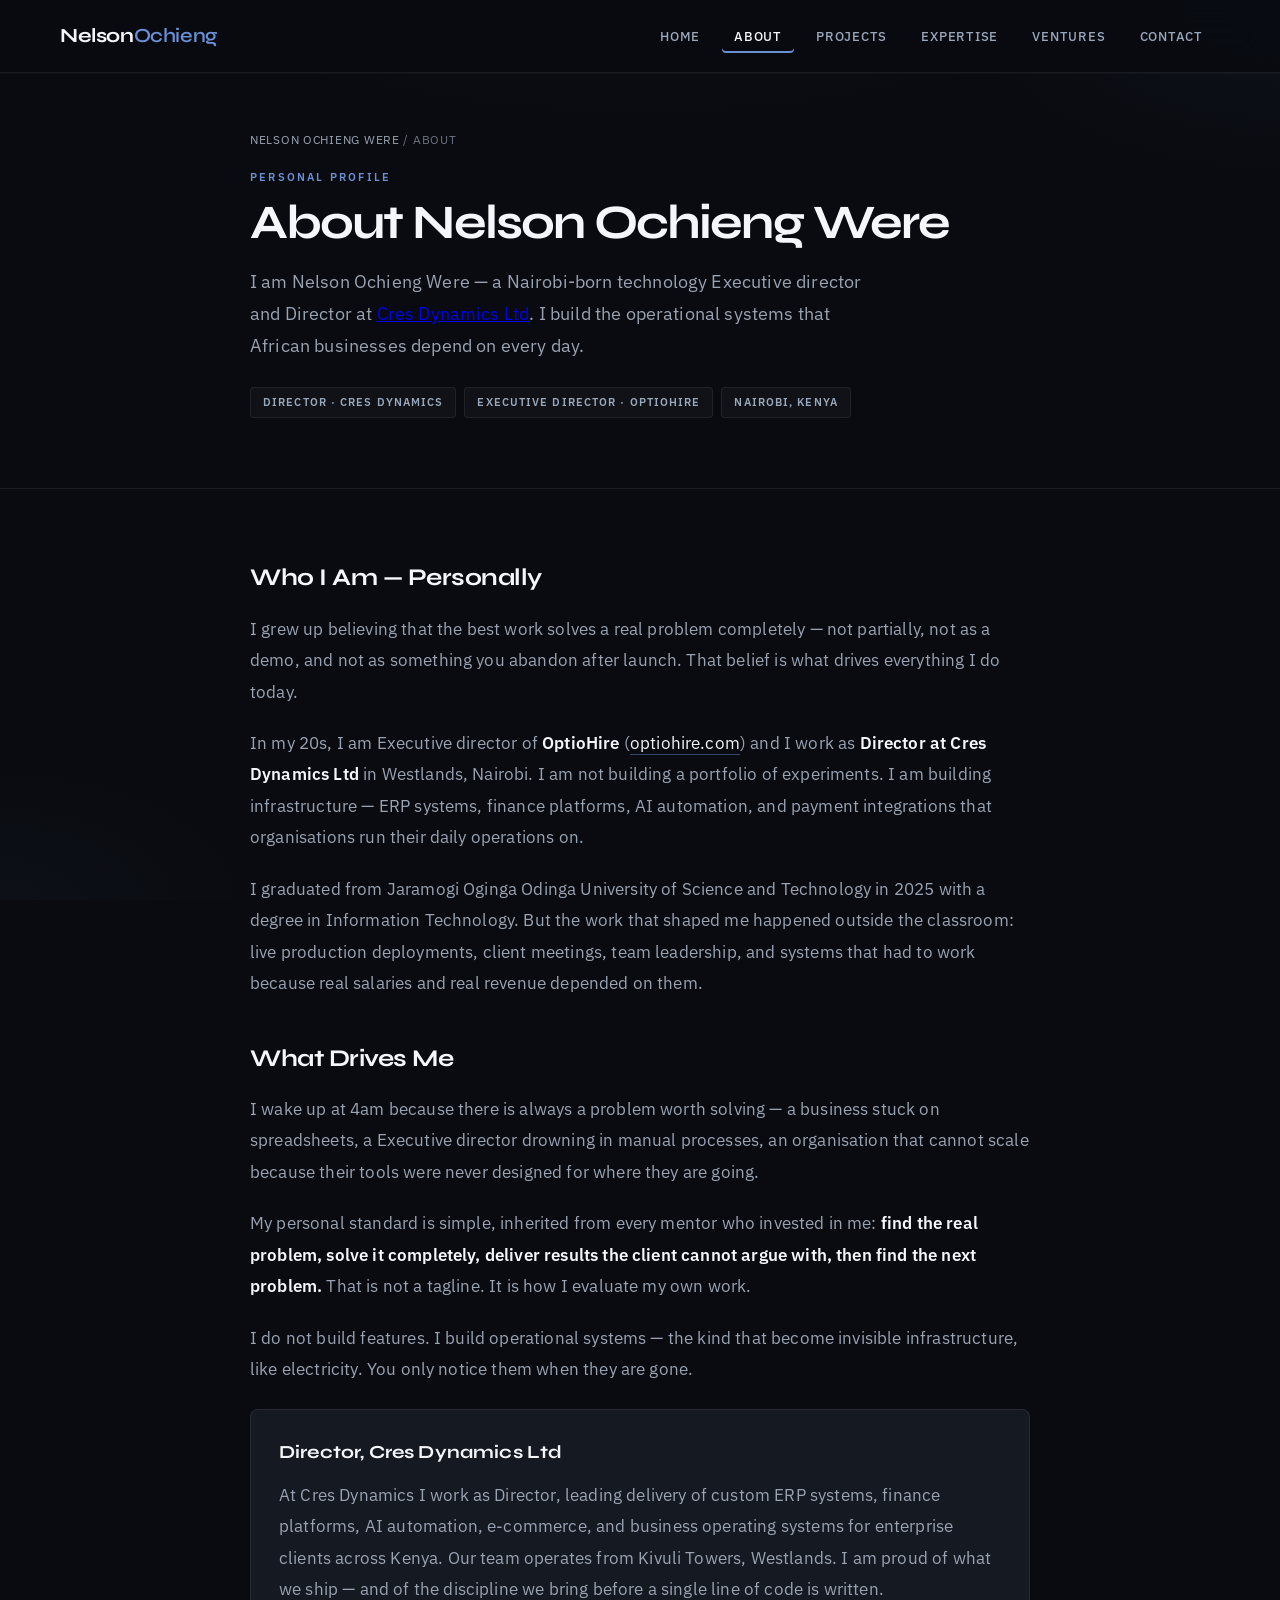
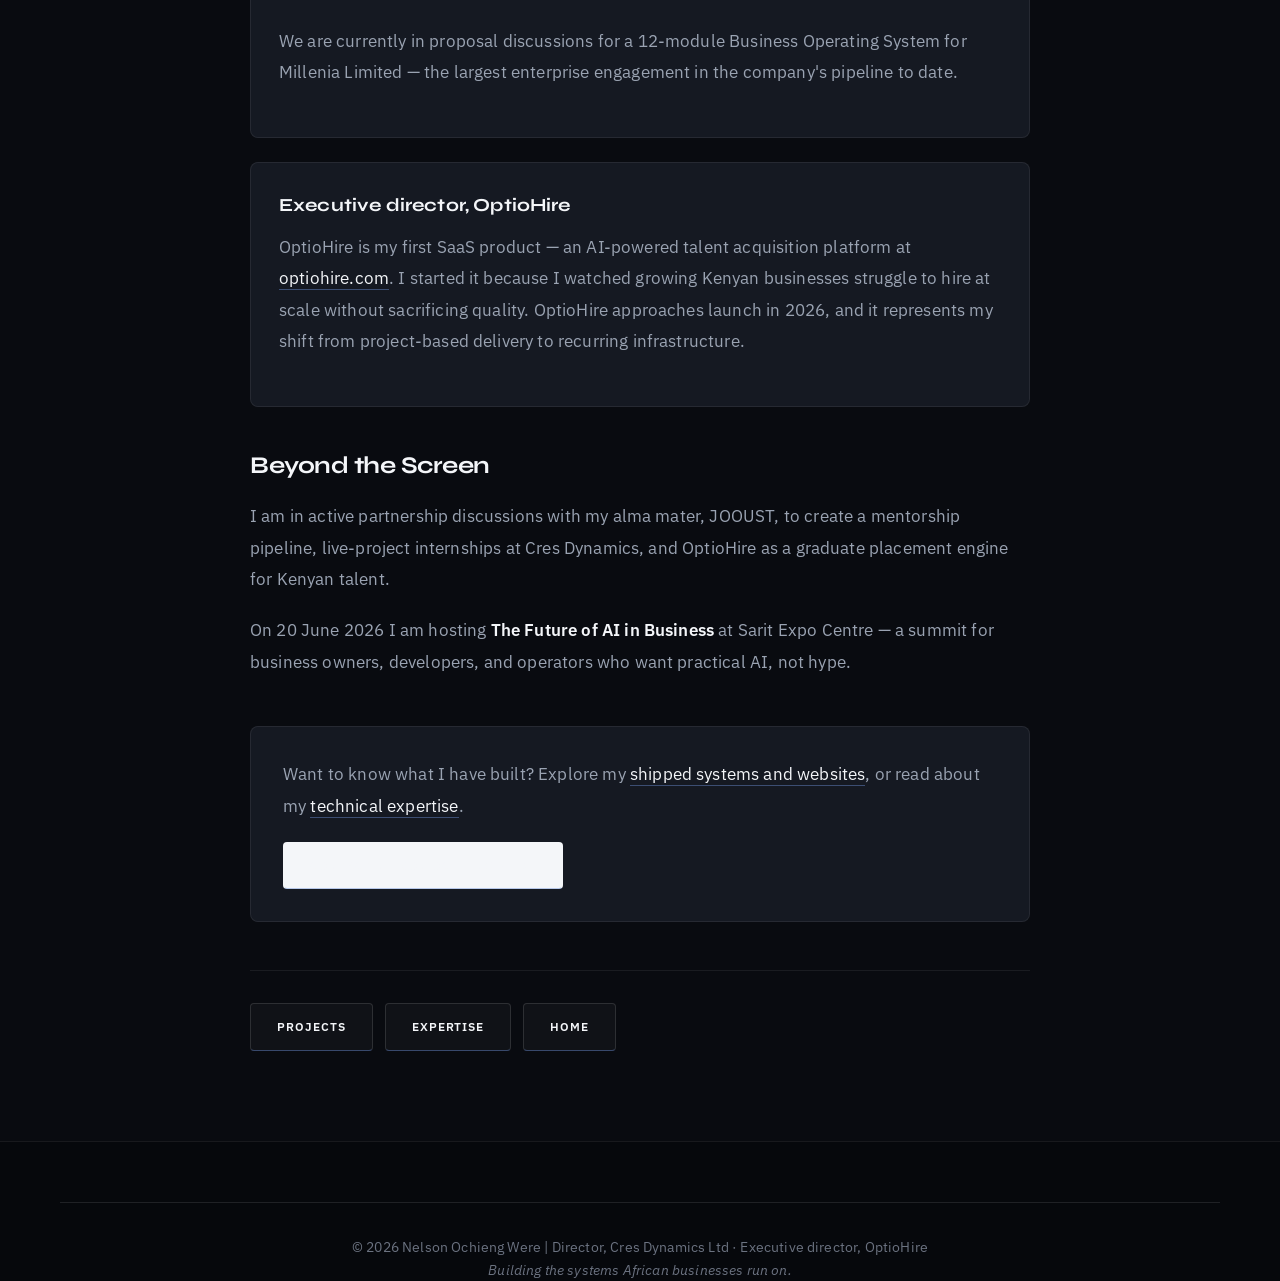
==== commit 884aa7a4: "Update name to Nelson Ochieng Were, refresh email, add event images, and improve image positioning a" ====
--- a/about.html
+++ b/about.html
@@ -3,19 +3,19 @@
 <head>
     <meta charset="UTF-8">
     <meta name="viewport" content="width=device-width, initial-scale=1.0">
-    <title>About Nelson Franklin Were | Founder, Director Cres Dynamics | Nairobi Kenya</title>
-    <meta name="description" content="Meet Nelson Franklin Were — technology founder and Director at Cres Dynamics Ltd, Nairobi. Personal story, leadership philosophy, OptioHire, and building production systems for African businesses.">
-    <meta name="keywords" content="Nelson Franklin Were, about Nelson Franklin Were, Nelson Franklin Were Nairobi, Director Cres Dynamics, Nelson Franklin Were biography, Nelson Ochieng Were, OptioHire founder, technology executive Kenya">
-    <meta name="author" content="Nelson Franklin Were">
+    <title>About Nelson Ochieng Were | Executive director, Director Cres Dynamics | Nairobi Kenya</title>
+    <meta name="description" content="Meet Nelson Ochieng Were — technology Executive director and Director at Cres Dynamics Ltd, Nairobi. Personal story, leadership philosophy, OptioHire, and building production systems for African businesses.">
+    <meta name="keywords" content="Nelson Ochieng Were, about Nelson Ochieng Were, Nelson Ochieng Were Nairobi, Director Cres Dynamics, Nelson Ochieng Were biography, Nelson Ochieng Were, OptioHire Executive director, technology executive Kenya">
+    <meta name="author" content="Nelson Ochieng Were">
     <link rel="canonical" href="https://nelson.strivego.online/about.html">
-    <meta property="og:title" content="About Nelson Franklin Were | Founder & Director">
-    <meta property="og:description" content="The personal story of Nelson Franklin Were — founder, director, and systems builder in Nairobi, Kenya.">
+    <meta property="og:title" content="About Nelson Ochieng Were | Executive director & Director">
+    <meta property="og:description" content="The personal story of Nelson Ochieng Were — Executive director, director, and systems builder in Nairobi, Kenya.">
     <meta property="og:url" content="https://nelson.strivego.online/about.html">
     <meta property="og:image" content="https://nelson.strivego.online/Profile.jpg">
     <meta property="og:type" content="profile">
     <meta name="twitter:card" content="summary_large_image">
-    <meta name="twitter:title" content="About Nelson Franklin Were">
-    <meta name="twitter:description" content="Founder of OptioHire. Director at Cres Dynamics Ltd. Building the systems African businesses run on.">
+    <meta name="twitter:title" content="About Nelson Ochieng Were">
+    <meta name="twitter:description" content="Executive director of OptioHire. Director at Cres Dynamics Ltd. Building the systems African businesses run on.">
     <link rel="preconnect" href="https://fonts.googleapis.com">
     <link rel="preconnect" href="https://fonts.gstatic.com" crossorigin>
     <link href="https://fonts.googleapis.com/css2?family=IBM+Plex+Sans:wght@400;500;600&family=Syne:wght@600;700;800&display=swap" rel="stylesheet">
@@ -27,14 +27,14 @@
     {
       "@context": "https://schema.org",
       "@type": "ProfilePage",
-      "name": "About Nelson Franklin Were",
+      "name": "About Nelson Ochieng Were",
       "url": "https://nelson.strivego.online/about.html",
       "mainEntity": {
         "@type": "Person",
-        "name": "Nelson Franklin Were",
+        "name": "Nelson Ochieng Were",
         "alternateName": "Nelson Ochieng Were",
-        "jobTitle": "Founder and Director",
-        "description": "Nelson Franklin Were is a Nairobi-based technology founder and Director at Cres Dynamics Ltd.",
+        "jobTitle": "Executive director and Director",
+        "description": "Nelson Ochieng Were is a Nairobi-based technology Executive director and Director at Cres Dynamics Ltd.",
         "url": "https://nelson.strivego.online",
         "image": "https://nelson.strivego.online/Profile.jpg",
         "worksFor": {
@@ -46,7 +46,7 @@
       "breadcrumb": {
         "@type": "BreadcrumbList",
         "itemListElement": [
-          { "@type": "ListItem", "position": 1, "name": "Nelson Franklin Were", "item": "https://nelson.strivego.online/" },
+          { "@type": "ListItem", "position": 1, "name": "Nelson Ochieng Were", "item": "https://nelson.strivego.online/" },
           { "@type": "ListItem", "position": 2, "name": "About", "item": "https://nelson.strivego.online/about.html" }
         ]
       }
@@ -56,7 +56,7 @@
 <body class="executive-theme">
     <header class="header">
         <div class="container">
-            <a href="index.html" class="logo">Nelson<span>Franklin</span></a>
+            <a href="index.html" class="logo">Nelson<span>Ochieng</span></a>
             <nav class="navbar">
                 <ul class="nav-list">
                     <li><a href="index.html" class="nav-link">Home</a></li>
@@ -77,14 +77,14 @@
         <section class="page-hero">
             <div class="container">
                 <nav class="breadcrumb" aria-label="Breadcrumb">
-                    <a href="index.html">Nelson Franklin Were</a> / About
+                    <a href="index.html">Nelson Ochieng Were</a> / About
                 </nav>
                 <span class="section-eyebrow">Personal Profile</span>
-                <h1>About Nelson Franklin Were</h1>
-                <p class="page-lead">I am Nelson Franklin Were — a Nairobi-born technology founder and Director at <a href="https://cresdynamics.com" target="_blank" rel="noopener noreferrer">Cres Dynamics Ltd</a>. I build the operational systems that African businesses depend on every day.</p>
+                <h1>About Nelson Ochieng Were</h1>
+                <p class="page-lead">I am Nelson Ochieng Were — a Nairobi-born technology Executive director and Director at <a href="https://cresdynamics.com" target="_blank" rel="noopener noreferrer">Cres Dynamics Ltd</a>. I build the operational systems that African businesses depend on every day.</p>
                 <div class="page-tags">
                     <span class="page-tag">Director · Cres Dynamics</span>
-                    <span class="page-tag">Founder · OptioHire</span>
+                    <span class="page-tag">Executive director · OptioHire</span>
                     <span class="page-tag">Nairobi, Kenya</span>
                 </div>
             </div>
@@ -94,11 +94,11 @@
             <div class="container">
                 <h2>Who I Am — Personally</h2>
                 <p>I grew up believing that the best work solves a real problem completely — not partially, not as a demo, and not as something you abandon after launch. That belief is what drives everything I do today.</p>
-                <p>In my 20s, I am founder of <strong>OptioHire</strong> (<a href="https://optiohire.com" target="_blank" rel="noopener noreferrer">optiohire.com</a>) and I work as <strong>Director at Cres Dynamics Ltd</strong> in Westlands, Nairobi. I am not building a portfolio of experiments. I am building infrastructure — ERP systems, finance platforms, AI automation, and payment integrations that organisations run their daily operations on.</p>
+                <p>In my 20s, I am Executive director of <strong>OptioHire</strong> (<a href="https://optiohire.com" target="_blank" rel="noopener noreferrer">optiohire.com</a>) and I work as <strong>Director at Cres Dynamics Ltd</strong> in Westlands, Nairobi. I am not building a portfolio of experiments. I am building infrastructure — ERP systems, finance platforms, AI automation, and payment integrations that organisations run their daily operations on.</p>
                 <p>I graduated from Jaramogi Oginga Odinga University of Science and Technology in 2025 with a degree in Information Technology. But the work that shaped me happened outside the classroom: live production deployments, client meetings, team leadership, and systems that had to work because real salaries and real revenue depended on them.</p>
 
                 <h2>What Drives Me</h2>
-                <p>I wake up at 4am because there is always a problem worth solving — a business stuck on spreadsheets, a founder drowning in manual processes, an organisation that cannot scale because their tools were never designed for where they are going.</p>
+                <p>I wake up at 4am because there is always a problem worth solving — a business stuck on spreadsheets, a Executive director drowning in manual processes, an organisation that cannot scale because their tools were never designed for where they are going.</p>
                 <p>My personal standard is simple, inherited from every mentor who invested in me: <strong>find the real problem, solve it completely, deliver results the client cannot argue with, then find the next problem.</strong> That is not a tagline. It is how I evaluate my own work.</p>
                 <p>I do not build features. I build operational systems — the kind that become invisible infrastructure, like electricity. You only notice them when they are gone.</p>
 
@@ -109,7 +109,7 @@
                 </div>
 
                 <div class="page-card">
-                    <h3>Founder, OptioHire</h3>
+                    <h3>Executive director, OptioHire</h3>
                     <p>OptioHire is my first SaaS product — an AI-powered talent acquisition platform at <a href="https://optiohire.com" target="_blank" rel="noopener noreferrer">optiohire.com</a>. I started it because I watched growing Kenyan businesses struggle to hire at scale without sacrificing quality. OptioHire approaches launch in 2026, and it represents my shift from project-based delivery to recurring infrastructure.</p>
                 </div>
 
@@ -119,7 +119,7 @@
 
                 <div class="page-cta">
                     <p>Want to know what I have built? Explore my <a href="projects.html">shipped systems and websites</a>, or read about my <a href="expertise.html">technical expertise</a>.</p>
-                    <a href="index.html#contact" class="btn btn-primary">Contact Nelson Franklin Were</a>
+                    <a href="index.html#contact" class="btn btn-primary">Contact Nelson Ochieng Were</a>
                 </div>
 
                 <nav class="page-nav-links" aria-label="Related pages">
@@ -134,7 +134,7 @@
     <footer class="footer">
         <div class="container">
             <div class="footer-bottom" style="padding-top: 2rem;">
-                <p class="copyright">© <span id="year"></span> Nelson Franklin Were | Director, Cres Dynamics Ltd · Founder, OptioHire</p>
+                <p class="copyright">© <span id="year"></span> Nelson Ochieng Were | Director, Cres Dynamics Ltd · Executive director, OptioHire</p>
                 <p class="copyright"><em>Building the systems African businesses run on.</em></p>
             </div>
         </div>
--- a/executive-theme.css
+++ b/executive-theme.css
@@ -821,7 +821,407 @@
     transition: color var(--transition), border-color var(--transition);
 }
 
-/* Kill leftover neon from base stylesheet */
+/* —— Visual Showcase —— */
+body.executive-theme .visual-showcase {
+    display: grid;
+    grid-template-columns: repeat(3, 1fr);
+    gap: 20px;
+    margin: 2.5rem 0;
+}
+
+body.executive-theme .showcase-card {
+    position: relative;
+    border-radius: var(--radius-md);
+    overflow: hidden;
+    aspect-ratio: 4/3;
+    background: var(--card-bg);
+    border: 1px solid var(--border-subtle);
+    transition: var(--transition);
+}
+
+body.executive-theme .showcase-card:hover {
+    border-color: var(--border-accent);
+    transform: translateY(-4px);
+    box-shadow: var(--shadow-sm);
+}
+
+body.executive-theme .showcase-card img {
+    width: 100%;
+    height: 100%;
+    object-fit: cover;
+    transition: transform 0.6s cubic-bezier(0.4, 0, 0.2, 1);
+}
+
+body.executive-theme .showcase-card:hover img {
+    transform: scale(1.08);
+}
+
+body.executive-theme .showcase-overlay {
+    position: absolute;
+    inset: 0;
+    background: linear-gradient(to top, rgba(9, 11, 16, 0.95) 0%, rgba(9, 11, 16, 0.4) 50%, transparent 100%);
+    display: flex;
+    flex-direction: column;
+    justify-content: flex-end;
+    padding: 1.5rem;
+}
+
+body.executive-theme .showcase-overlay h4 {
+    font-family: var(--font-display);
+    font-size: 0.9rem;
+    font-weight: 600;
+    color: var(--white);
+    margin-bottom: 0.35rem;
+    letter-spacing: -0.01em;
+}
+
+body.executive-theme .showcase-overlay p {
+    font-size: 0.75rem;
+    color: var(--gray);
+    line-height: 1.5;
+    margin: 0;
+}
+
+body.executive-theme .showcase-icon {
+    position: absolute;
+    top: 1rem;
+    right: 1rem;
+    width: 40px;
+    height: 40px;
+    border-radius: var(--radius-sm);
+    background: rgba(9, 11, 16, 0.7);
+    backdrop-filter: blur(8px);
+    border: 1px solid var(--border-subtle);
+    display: flex;
+    align-items: center;
+    justify-content: center;
+    color: var(--primary-color);
+    font-size: 1rem;
+}
+
+/* —— Image Feature Section —— */
+body.executive-theme .feature-section {
+    display: grid;
+    grid-template-columns: 1fr 1fr;
+    gap: 60px;
+    align-items: center;
+    margin: 3rem 0;
+}
+
+body.executive-theme .feature-section.reverse {
+    direction: rtl;
+}
+
+body.executive-theme .feature-section.reverse .feature-text {
+    direction: ltr;
+}
+
+body.executive-theme .feature-image {
+    position: relative;
+    border-radius: var(--radius-lg);
+    overflow: hidden;
+    border: 1px solid var(--border-strong);
+}
+
+body.executive-theme .feature-image img {
+    width: 100%;
+    height: auto;
+    display: block;
+    transition: transform 0.6s ease;
+}
+
+body.executive-theme .feature-image:hover img {
+    transform: scale(1.03);
+}
+
+body.executive-theme .feature-image::after {
+    content: '';
+    position: absolute;
+    inset: 0;
+    background: linear-gradient(135deg, rgba(107, 143, 212, 0.1), transparent 60%);
+    pointer-events: none;
+}
+
+body.executive-theme .feature-text h3 {
+    font-family: var(--font-display);
+    font-size: 1.25rem;
+    font-weight: 700;
+    color: var(--white);
+    margin-bottom: 1rem;
+    letter-spacing: -0.02em;
+}
+
+body.executive-theme .feature-text p {
+    color: var(--gray);
+    line-height: 1.85;
+    margin-bottom: 1rem;
+}
+
+body.executive-theme .feature-text .btn {
+    margin-top: 0.5rem;
+}
+
+/* —— Profile Showcase —— */
+body.executive-theme .profile-showcase {
+    position: relative;
+    display: inline-block;
+}
+
+body.executive-theme .profile-showcase::before {
+    content: '';
+    position: absolute;
+    inset: -12px;
+    border: 1px solid var(--border-accent);
+    border-radius: var(--radius-lg);
+    opacity: 0.4;
+    pointer-events: none;
+}
+
+body.executive-theme .profile-showcase img {
+    border-radius: var(--radius-lg);
+    border: 1px solid var(--border-strong);
+    box-shadow: var(--shadow);
+    position: relative;
+    z-index: 1;
+}
+
+/* —— Image Grid —— */
+body.executive-theme .image-grid {
+    display: grid;
+    grid-template-columns: repeat(2, 1fr);
+    gap: 16px;
+    margin: 2rem 0;
+}
+
+body.executive-theme .image-grid img {
+    width: 100%;
+    height: 240px;
+    object-fit: cover;
+    border-radius: var(--radius-md);
+    border: 1px solid var(--border-subtle);
+    transition: var(--transition);
+}
+
+body.executive-theme .image-grid img:hover {
+    border-color: var(--border-accent);
+    transform: translateY(-2px);
+}
+
+body.executive-theme .image-grid .span-2 {
+    grid-column: span 2;
+    height: 320px;
+}
+
+/* —— Capability Cards with Images —— */
+body.executive-theme .capability-card {
+    display: flex;
+    gap: 20px;
+    align-items: flex-start;
+    background: var(--card-bg);
+    border: 1px solid var(--border-subtle);
+    border-radius: var(--radius-md);
+    padding: 1.5rem;
+    margin-bottom: 1.5rem;
+    transition: var(--transition);
+}
+
+body.executive-theme .capability-card:hover {
+    border-color: var(--border-accent);
+    transform: translateX(4px);
+}
+
+body.executive-theme .capability-card .capability-img {
+    width: 120px;
+    height: 120px;
+    min-width: 120px;
+    border-radius: var(--radius-md);
+    overflow: hidden;
+    border: 1px solid var(--border-subtle);
+}
+
+body.executive-theme .capability-card .capability-img img {
+    width: 100%;
+    height: 100%;
+    object-fit: cover;
+    transition: transform 0.4s ease;
+}
+
+body.executive-theme .capability-card:hover .capability-img img {
+    transform: scale(1.1);
+}
+
+body.executive-theme .capability-content h4 {
+    font-family: var(--font-display);
+    font-size: 1rem;
+    font-weight: 600;
+    color: var(--white);
+    margin-bottom: 0.5rem;
+}
+
+body.executive-theme .capability-content p {
+    font-size: 0.9rem;
+    color: var(--gray);
+    line-height: 1.7;
+    margin: 0;
+}
+
+/* —— Section Divider Image —— */
+body.executive-theme .section-divider-img {
+    width: 100%;
+    height: 200px;
+    object-fit: cover;
+    border-radius: var(--radius-md);
+    margin: 2.5rem 0;
+    border: 1px solid var(--border-subtle);
+    opacity: 0.9;
+}
+
+/* —— Project Image Enhancement —— */
+body.executive-theme .project-item .project-img {
+    height: 220px;
+}
+
+body.executive-theme .project-item .project-img img {
+    object-position: center;
+}
+
+/* —— Responsive Image Layouts —— */
+@media (max-width: 1024px) {
+    body.executive-theme .visual-showcase {
+        grid-template-columns: repeat(2, 1fr);
+    }
+
+    body.executive-theme .feature-section {
+        grid-template-columns: 1fr;
+        gap: 30px;
+    }
+
+    body.executive-theme .feature-section.reverse {
+        direction: ltr;
+    }
+
+    body.executive-theme .image-grid {
+        grid-template-columns: 1fr;
+    }
+
+    body.executive-theme .image-grid .span-2 {
+        grid-column: span 1;
+        height: 240px;
+    }
+
+    body.executive-theme .capability-card .capability-img {
+        width: 100px;
+        height: 100px;
+        min-width: 100px;
+    }
+}
+
+@media (max-width: 768px) {
+    body.executive-theme .visual-showcase {
+        grid-template-columns: 1fr;
+    }
+
+    body.executive-theme .hero-img {
+        order: -1;
+        margin-bottom: 2rem;
+    }
+
+    body.executive-theme .hero-img .img-container {
+        max-width: 280px;
+        margin: 0 auto;
+    }
+
+    body.executive-theme .showcase-overlay {
+        padding: 1rem;
+    }
+
+    body.executive-theme .showcase-overlay h4 {
+        font-size: 0.85rem;
+    }
+
+    body.executive-theme .showcase-overlay p {
+        font-size: 0.7rem;
+    }
+
+    body.executive-theme .capability-card {
+        flex-direction: column;
+        align-items: center;
+        text-align: center;
+    }
+
+    body.executive-theme .capability-card .capability-img {
+        width: 140px;
+        height: 140px;
+        min-width: 140px;
+    }
+}
+
+/* —— About Page Image Layout —— */
+body.executive-theme .about-visual {
+    display: grid;
+    grid-template-columns: 1fr 1fr;
+    gap: 20px;
+    margin: 2rem 0;
+}
+
+body.executive-theme .about-visual img {
+    width: 100%;
+    height: 280px;
+    object-fit: cover;
+    border-radius: var(--radius-md);
+    border: 1px solid var(--border-subtle);
+    transition: var(--transition);
+}
+
+body.executive-theme .about-visual img:hover {
+    border-color: var(--border-accent);
+    transform: translateY(-3px);
+}
+
+body.executive-theme .about-visual .span-2 {
+    grid-column: span 2;
+    height: 360px;
+}
+
+@media (max-width: 768px) {
+    body.executive-theme .about-visual {
+        grid-template-columns: 1fr;
+    }
+
+    body.executive-theme .about-visual .span-2 {
+        grid-column: span 1;
+        height: 240px;
+    }
+
+    body.executive-theme .about-visual img {
+        height: 220px;
+    }
+}
+
+/* —— Contact Image —— */
+body.executive-theme .contact-image {
+    width: 100%;
+    max-height: 300px;
+    object-fit: cover;
+    border-radius: var(--radius-md);
+    border: 1px solid var(--border-subtle);
+    margin-bottom: 2rem;
+}
+
+/* —— Footer Image —— */
+body.executive-theme .footer-logo-img {
+    width: 140px;
+    height: auto;
+    margin-bottom: 1rem;
+    opacity: 0.9;
+    transition: var(--transition);
+}
+
+body.executive-theme .footer-logo-img:hover {
+    opacity: 1;
+}
+
+/* —— Kill leftover neon from base stylesheet —— */
 body.executive-theme .skill-progress,
 body.executive-theme .skill-progress::after {
     background: var(--primary-color) !important;
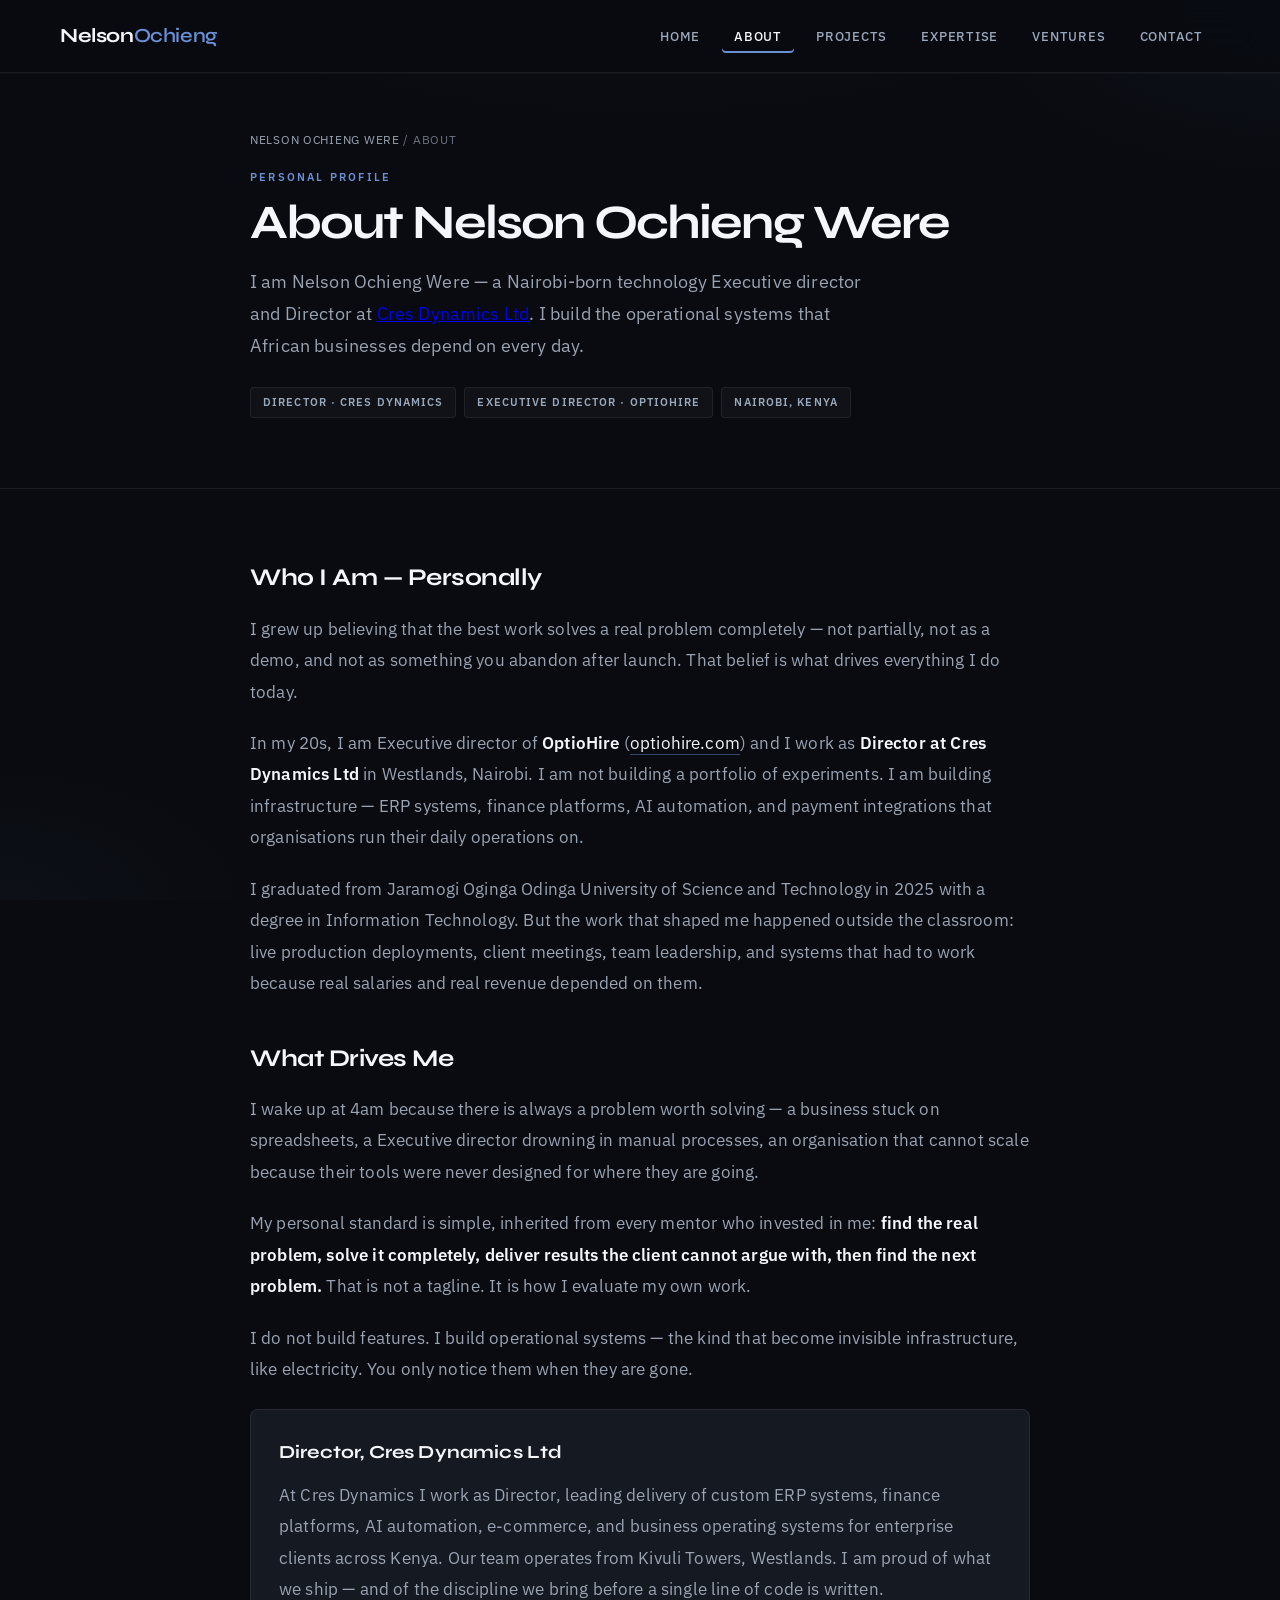
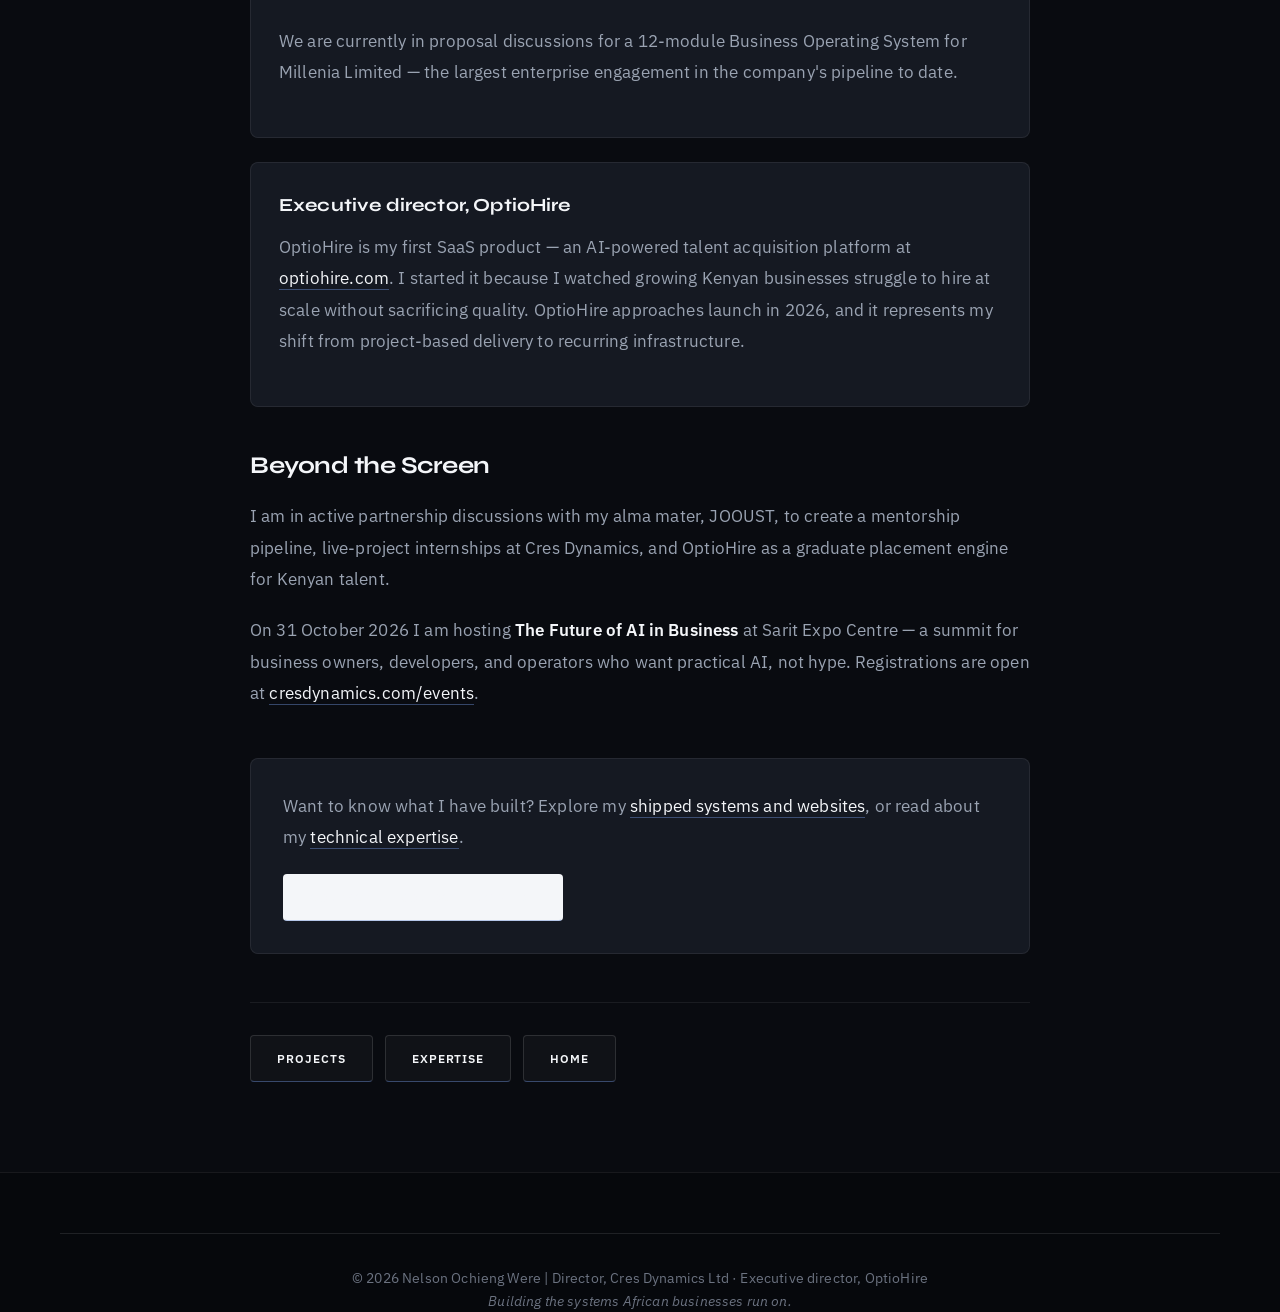
==== commit 5de9c453: "Fix Future of AI in Business date to Oct 31, add registration link, update about image to panel" ====
--- a/about.html
+++ b/about.html
@@ -115,7 +115,7 @@
 
                 <h2>Beyond the Screen</h2>
                 <p>I am in active partnership discussions with my alma mater, JOOUST, to create a mentorship pipeline, live-project internships at Cres Dynamics, and OptioHire as a graduate placement engine for Kenyan talent.</p>
-                <p>On 20 June 2026 I am hosting <strong>The Future of AI in Business</strong> at Sarit Expo Centre — a summit for business owners, developers, and operators who want practical AI, not hype.</p>
+                <p>On 31 October 2026 I am hosting <strong>The Future of AI in Business</strong> at Sarit Expo Centre — a summit for business owners, developers, and operators who want practical AI, not hype. Registrations are open at <a href="https://cresdynamics.com/events" target="_blank" rel="noopener noreferrer">cresdynamics.com/events</a>.</p>
 
                 <div class="page-cta">
                     <p>Want to know what I have built? Explore my <a href="projects.html">shipped systems and websites</a>, or read about my <a href="expertise.html">technical expertise</a>.</p>
